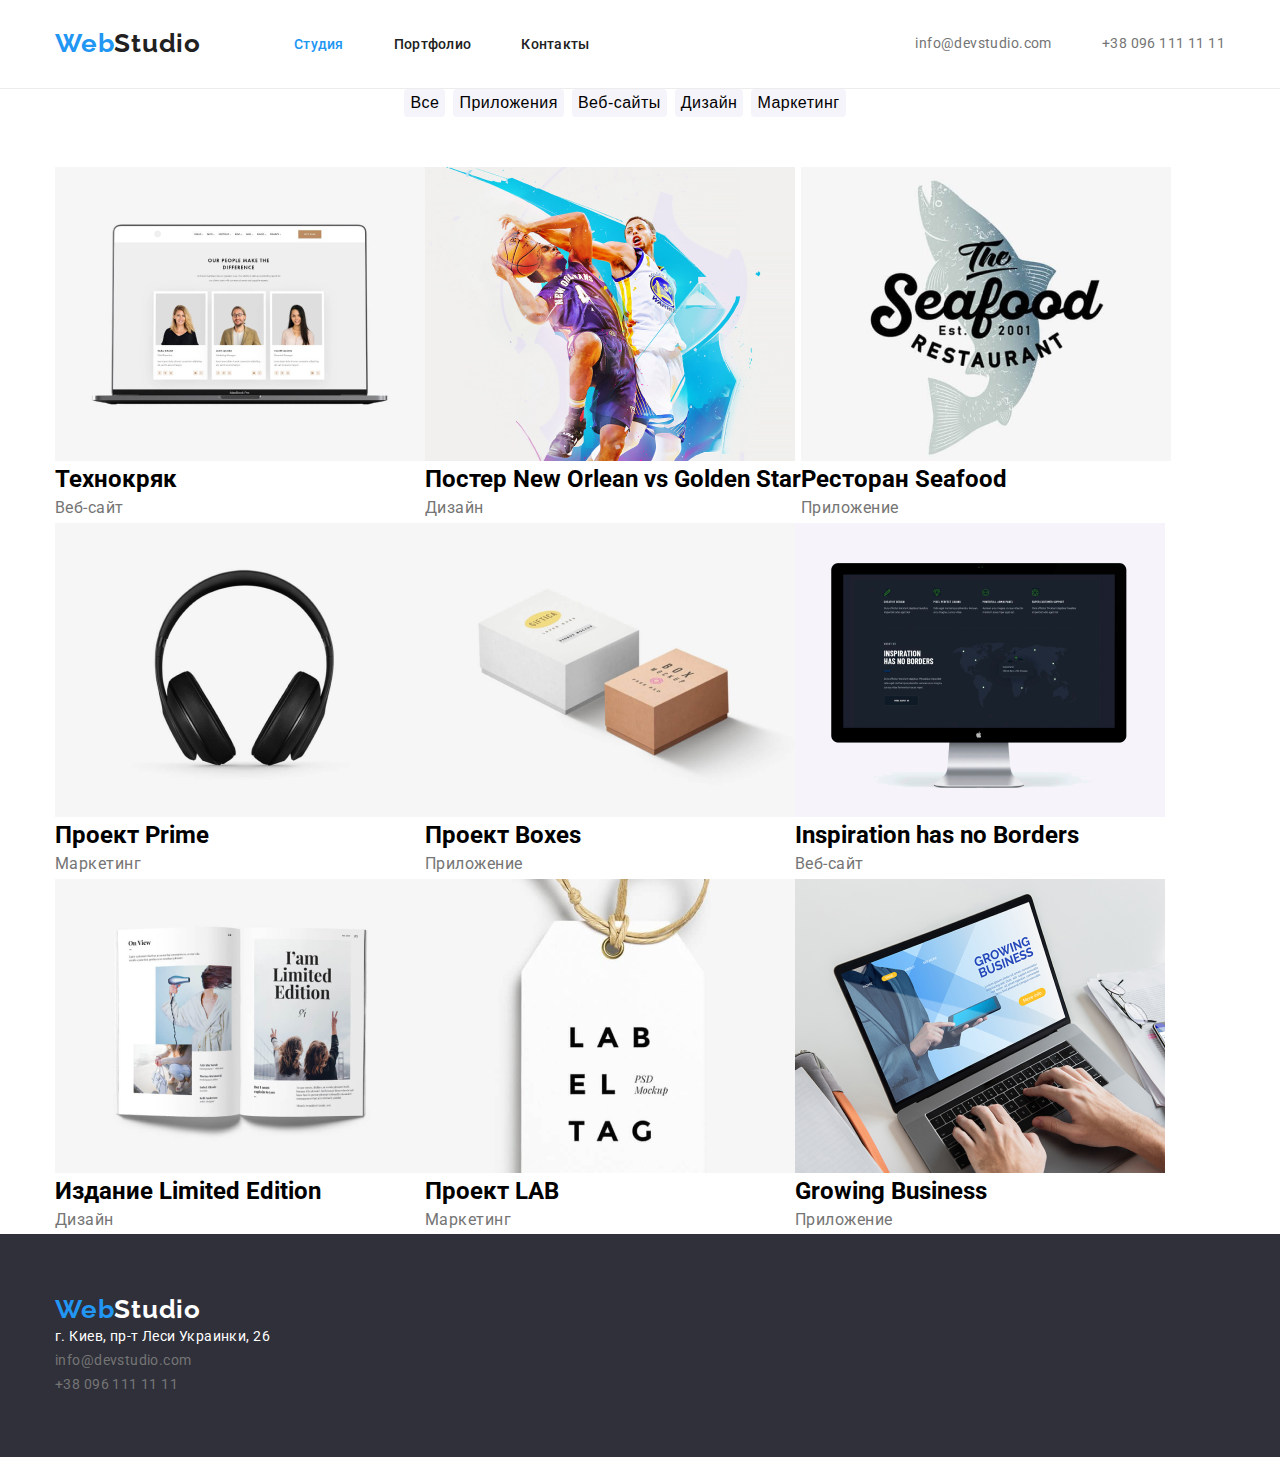
==== portfolio.html @ 71d239f9 "внесены корректировки" ====
<!DOCTYPE html>
<html lang="ru">
<head>
    <meta charset="UTF-8">
    <meta http-equiv="X-UA-Compatible" content="IE=edge">
    <meta name="viewport" content="width=device-width, initial-scale=1.0">
    <title>Portfolio</title>
    <link rel="preconnect" href="https://fonts.gstatic.com">
    <link href="https://fonts.googleapis.com/css2?family=Raleway:wght@700&display=swap" rel="stylesheet">
    <link rel="preconnect" href="https://fonts.gstatic.com">
    <link href="https://fonts.googleapis.com/css2?family=Roboto:wght@400;700;900&display=swap" rel="stylesheet">
    <link rel="stylesheet" href="https://cdnjs.cloudflare.com/ajax/libs/modern-normalize/1.0.0/modern-normalize.min.css" integrity="sha512-ISS7cAi1PEhQ8jnbJpJZMd29NlhNj4AWYyLOSp2CE/CsHxTCu+r+t0D2yoJudVrd0/8fTVPUVDzY5Tvli75u/g==" crossorigin="anonymous" />
    <link rel="stylesheet" href="css/style.css">
</head>

<body>
    <header class="header">
        <div class="conteiner main-nav">
            <nav class="main-nav">
            <a href="./index.html" class="logo-page">Web<span class="logo-heder">Studio</span></a>
            <ul class="site-nav"> 
                <li class="site-nav-item"><a href="./index.html" class="header-nav s-link">Студия</a></li>
                <li class="site-nav-item"><a href="portfolio.html" class="header-nav">Портфолио</a></li>
                <li class="site-nav-item"><a href="" class="header-nav">Контакты</a></li>
              </ul>
            </nav>
            <ul  class="contact">
              <li class="site-nav-item"><a href="mailto:info@devstudio.com" class="mail-tell">info@devstudio.com</a></li>
              <li class="site-nav-item"><a href="tell:+380961111111" class="mail-tell">+38 096 111 11 11</a></li>
            </ul>
        </div>
    </header>
    <!-- Портфолио -->
<main>
    <section class="our-works">
        <div class="conteiner">
            <ul class="gallery">
                <li class="button-gallery"><button class="button-gallery-item" type="button">Все</button></li>
                <li class="button-gallery"><button class="button-gallery-item" type="button">Приложения</button></li>
                <li class="button-gallery"><button class="button-gallery-item" type="button">Веб-сайты</button></li>
                <li class="button-gallery"><button class="button-gallery-item" type="button">Дизайн</button></li>
                <li class="button-gallery"><button class="button-gallery-item" type="button">Маркетинг</button></li>
            </ul>

                <h1 class="hidden">Портфолио</h1>
                <ul class="cards-list">
                    <li class="cards-list-item"><img src="./images-02/img.png" alt="ноутбук" width="370"/>
                        <h2 class="portfolio-items">Технокряк</h2>
                        <p class="portfolio-p">Веб-сайт</p></li>
                    <li class="cards-list-item"><img src="./images-02/img (1).png" alt="баскетболисты" width="370"/>
                        <h2 class="portfolio-items">Постер New Orlean vs Golden Star</h2>
                        <p class="portfolio-p">Дизайн</p></li>
                    <li class="cards-list-item"><img src="./images-02/img (2).png" alt="лейбл" width="370"/>
                        <h2 class="portfolio-items">Ресторан Seafood</h2>
                        <p class="portfolio-p">Приложение</p></li>
                    <li class="cards-list-item"><img src="./images-02/img (3).png" alt="наушники" width="370"/>
                        <h2 class="portfolio-items">Проект Prime</h2>
                        <p class="portfolio-p">Маркетинг</p></li>
                    <li class="cards-list-item"><img src="./images-02/img (4).png" alt="коробки" width="370"/>
                        <h2 class="portfolio-items">Проект Boxes</h2>
                        <p class="portfolio-p">Приложение</p></li>
                    <li class="cards-list-item"><img src="./images-02/img (5).png" alt="монитор" width="370"/>
                        <h2 class="portfolio-items">Inspiration has no Borders</h2>
                        <p class="portfolio-p">Веб-сайт</p></li>
                    <li class="cards-list-item"><img src="./images-02/img (6).png" alt="журнал" width="370"/>
                        <h2 class="portfolio-items">Издание Limited Edition</h2>
                        <p class="portfolio-p">Дизайн</p></li>
                    <li class="cards-list-item"><img src="./images-02/img (7).png" alt="бирка" width="370"/>
                        <h2 class="portfolio-items">Проект LAB</h2>
                        <p class="portfolio-p">Маркетинг</p></li>
                    <li class="cards-list-item"><img src="./images-02/img (8).png" alt="ноутбук" width="370"/>
                        <h2 class="portfolio-items">Growing Business</h2>
                        <p class="portfolio-p">Приложение</p></li>
                </ul>
        </div>
    </section>
</main>
<!-- Подвал -->
    <footer class="footer">
        <div class="conteiner">
        <a href="./index.html" class="logo-page">Web<span class="logo">Studio</span></a>
            <address>
            <ul>
                <li><a href="https://goo.gl/maps/1J1BHxxjEEeEj4qXA" target="_blank" rel="noreferrer noopener" class="adress">г. Киев, пр-т Леси Украинки, 26</a></li>
                <li><a href="mailto:info@devstudio.com" class="mail-tell">info@devstudio.com</a></li>
                <li><a href="tell:+380961111111" class="mail-tell">+38 096 111 11 11</a></li>
            </ul>
            </address>
        </div>
    </footer>
</body>
</html>
---- css/style.css ----
html {box-sizing: border-box;}
*,
*::before,
*::after {box-sizing: inherit;}


/* @font-face {
    font-family: 'Roboto';
    font-style: normal;
    font-weight: 400;
    src: url('../fonts/roboto-v20-latin_cyrillic-regular.eot');
    src: local(''),
        url('../fonts/roboto-v20-latin_cyrillic-regular.eot?#iefix') format('embedded-opentype'),
        url('../fonts/roboto-v20-latin_cyrillic-regular.woff2') format('woff2'),
        url('../fonts/roboto-v20-latin_cyrillic-regular.woff') format('woff'),
        url('../fonts/roboto-v20-latin_cyrillic-regular.ttf') format('truetype'),
        url('../fonts/roboto-v20-latin_cyrillic-regular.svg#Roboto') format('svg');
} */

@font-face {
    font-family: 'Roboto';
    font-style: normal;
    font-weight: 500;
    src: url('../fonts/roboto-v20-latin_cyrillic-500.eot');
    src: local(''),
        url('../fonts/roboto-v20-latin_cyrillic-500.eot?#iefix') format('embedded-opentype'),
        url('../fonts/roboto-v20-latin_cyrillic-500.woff2') format('woff2'),
        url('../fonts/roboto-v20-latin_cyrillic-500.woff') format('woff'),
        url('../fonts/roboto-v20-latin_cyrillic-500.ttf') format('truetype'),
        url('../fonts/roboto-v20-latin_cyrillic-500.svg#Roboto') format('svg');
}

/* @font-face {
    font-family: 'Roboto';
    font-style: normal;
    font-weight: 700;
    src: url('../fonts/roboto-v20-latin_cyrillic-700.eot');
    src: local(''),
        url('../fonts/roboto-v20-latin_cyrillic-700.eot?#iefix') format('embedded-opentype'),
        url('../fonts/roboto-v20-latin_cyrillic-700.woff2') format('woff2'),
        url('../fonts/roboto-v20-latin_cyrillic-700.woff') format('woff'),
        url('../fonts/roboto-v20-latin_cyrillic-700.ttf') format('truetype'),
        url('../fonts/roboto-v20-latin_cyrillic-700.svg#Roboto') format('svg');
} */

/* @font-face {
    font-family: 'Roboto';
    font-style: normal;
    font-weight: 900;
    src: url('../fonts/roboto-v20-latin_cyrillic-900.eot');
    src: local(''),
        url('../fonts/roboto-v20-latin_cyrillic-900.eot?#iefix') format('embedded-opentype'),
        url('../fonts/roboto-v20-latin_cyrillic-900.woff2') format('woff2'),
        url('../fonts/roboto-v20-latin_cyrillic-900.woff') format('woff'),
        url('../fonts/roboto-v20-latin_cyrillic-900.ttf') format('truetype'),
        url('../fonts/roboto-v20-latin_cyrillic-900.svg#Roboto') format('svg');
} */

:root {
    --white-color: white;
    --accent-color: #2196F3;
    --grey-light-color: #757575;
    --bg-color: #2F303A;
    --black-color: #212121;
    --button-color: #F5F4FA;
 }

body {
    background-color: var(--white-color);
    font-family: 'Roboto';
    margin: 0;    
}
a {
    text-decoration: none;
}
.logo-page {
    font-family: Raleway;
    font-style: normal;
    font-weight: bold;
    font-size: 26px;
    line-height: 1.19;
    letter-spacing: 0.03em;
    color: var(--accent-color);
    margin-right: 93px;
    }

.hidden {
    display: none;
}
.footer {
    background-color: var(--bg-color);
    padding-top: 60px;
    padding-bottom: 60px;
    }

    button:hover {
    background-color: var(--accent-color);
     cursor: pointer;
     color: var(--button-color);
}
.hero {
    background: var(--bg-color);
    height: 600px;
    margin-bottom: 94px;
}
.logo {
     color: var(--white-color);
}
.logo-heder {
    color: var(--black-color);
}
li {
    list-style-type: none;
    /* Убираем маркеры */
}
.portfolio-p {
    font-weight: normal;
    font-size: 16px;
    line-height: 1.87;
    color: var(--grey-light-color);
    letter-spacing: 0.03em;
}
.mail-tell {
    font-family: Roboto;
    font-style: normal;
    font-weight: 500;
    font-size: 14px;
    line-height: 1.14;
    letter-spacing: 0.02em;
    color: var(--grey-light-color);
}
.hero-team {
    font-family: Roboto;
    font-style: normal;
    font-size: 44px;
    line-height: 1.36;
    text-align: center;
    letter-spacing: 0.06em;
    text-transform: uppercase;
    color: var(--white-color);
    text-align: center;
    max-width: 700px;
    margin-top: 0;
    padding-top: 200px;
    margin-left: auto;
    margin-right: auto;
    margin-bottom: 30px;
}
.advantage {
    font-family: Roboto;
    font-style: normal;
    font-weight: bold;
    font-size: 14px;
    line-height: 1.14;
    letter-spacing: 0.03em;
    text-transform: uppercase;
    color: var(--black-color)
}
.advantage-iteam {
    font-family: Roboto;
    font-style: normal;
    font-weight: normal;
    font-size: 14px;
    line-height: 2;
    letter-spacing: 0.03em;
    color: var(--grey-light-color);
}
.occupation {
    font-family: Roboto;
    font-style: normal;
    font-weight: bold;
    font-size: 36px;
    line-height: 1.17;
    letter-spacing: 0.03em;
    color: var(--black-color);
    text-align: center;
}
.team {
    font-family: Roboto;
    font-style: normal;
    font-weight: 500;
    font-size: 16px;
    line-height: 1.19;
    letter-spacing: 0.03em;
    color: var(--black-color);
}
.position {
    font-family: Roboto;
    font-style: normal;
    font-weight: normal;
    font-size: 16px;
    line-height: 1.19;
    letter-spacing: 0.03em;
    color: var(--grey-light-color);
}
.adress {
    font-family: Roboto;
    font-style: normal;
    font-weight: normal;
    font-size: 14px;
    line-height: 1.7;
    letter-spacing: 0.03em;
    color: var(--white-color);
}
.mail-tell {
    font-family: Roboto;
    font-style: normal;
    font-weight: normal;
    font-size: 14px;
    line-height: 1.7;
    letter-spacing: 0.03em;
    color: var(--grey-light-color);
}
.mail-tell:hover,
.mail-tell:focus {
    color: var(--accent-color);
}
.header-nav {
    font-style: normal;
    font-weight: 500;
    font-size: 14px;
    line-height: 1.14;
    letter-spacing: 0.02em;
    color: var(--black-color);
    font-family: Roboto;
}
.header-nav:hover,
.header-nav:focus {
    color: var(--accent-color);
}
.main-button {
    font-family: Roboto;
    font-style: normal;
    font-weight: bold;
    font-size: 16px;
    line-height: 1.86;
    letter-spacing: 0.06em;
    min-width: 200px;
    height: 50px;
    box-shadow: 0px 4px 4px rgba(0, 0, 0, 0.15);
    border-radius: 4px;
    border: none;
    padding: 10px 32px 10px 32px;
    color: var(--button-color);
    background: var(--accent-color);
    box-sizing: border-box;
    display: flex;
    margin-right: auto;
    margin-left: auto;
}
.header {
    border-bottom: 1px solid #ECECEC;
}
.button-gallery {
    font-style: normal;
    font-weight: 500;
    font-size: 16px;
    line-height: 1.63;
    letter-spacing: 0.03em;
    color: var(--black-color);
}

.button-gallery:not(:last-child) {
    margin-right: 8px;
}
.button-gallery-item {
    font-weight: 500;
    font-size: 16px;
    line-height: 1.62;
    letter-spacing: 0.03em;
    border: none;
    border-radius: 4px;
    background-color: var(--button-color);
}
.occupation-part {
    background-color: var(--button-color);
}
.s-link {
    color: var(--accent-color);
}

.link {
    display: flex;
    align-items: center;
}
.conteiner {
    width: 1200px;
    padding-left: 15px;
    padding-right: 15px;
    margin-left: auto;
    margin-right: auto;
}

.site-nav {
    display: flex;
    }
.site-nav-item {
    padding-top: 32px;
    padding-bottom: 32px;
    display: block;
    }

.contact {
    display: flex;
    font-weight: 500;
    font-size: 14px;
    line-height: 16px;
    letter-spacing: 0.02em;
     margin-left: auto;
}
.main-nav {
    display: flex;
    align-items: center;
}
.gallery {
    display: flex;
    justify-content: center;
    margin-bottom: 50px;
}

.our-works {
    display: flex;
    flex-wrap: wrap;
}

.gallery:not(:last-child) {
    margin-right: 30px;
}

.site-nav-item:not(:last-child) {
    margin-right: 50px;
}

h1,
h2,
h3,
p {margin-top: 0; margin-bottom: 0;}

ul {
    padding: 0;
    margin: 0;
}
.cards-list {
    display: flex;
    flex-wrap: wrap;
}
.cards-list-item
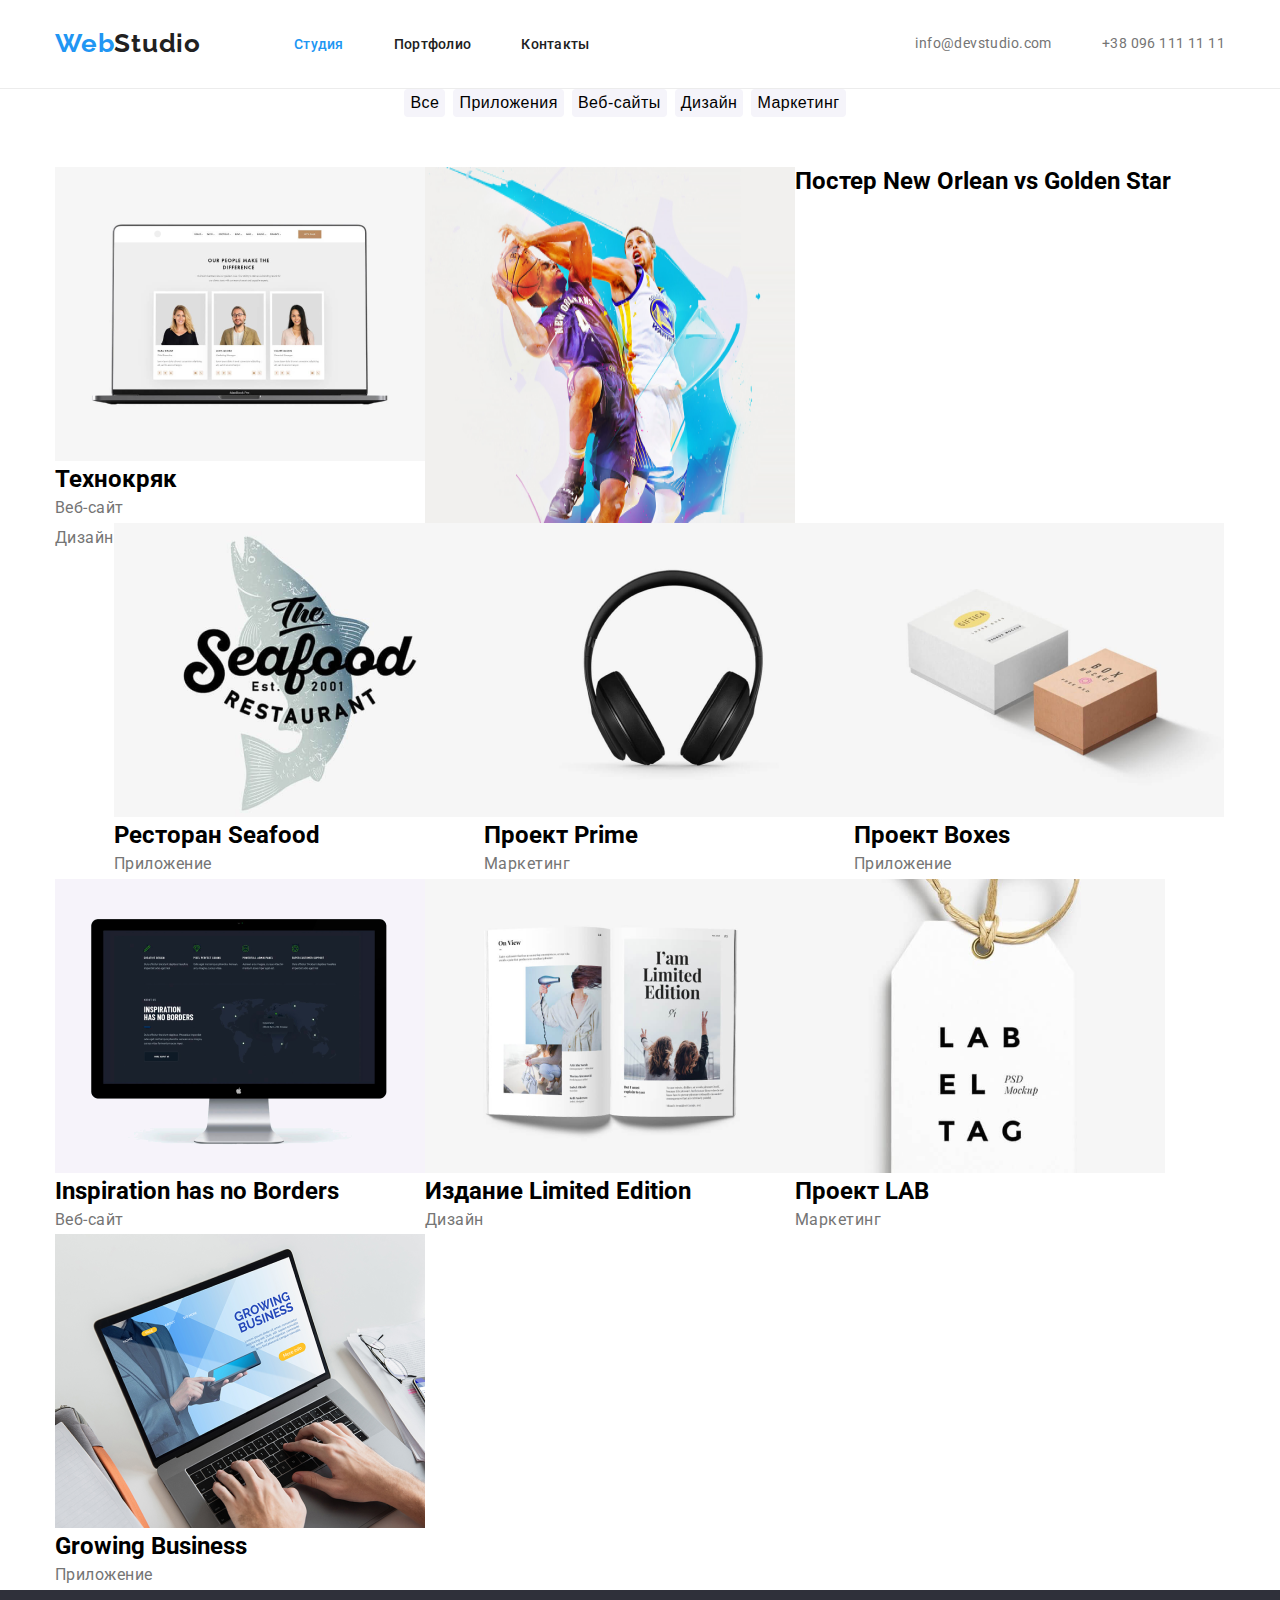
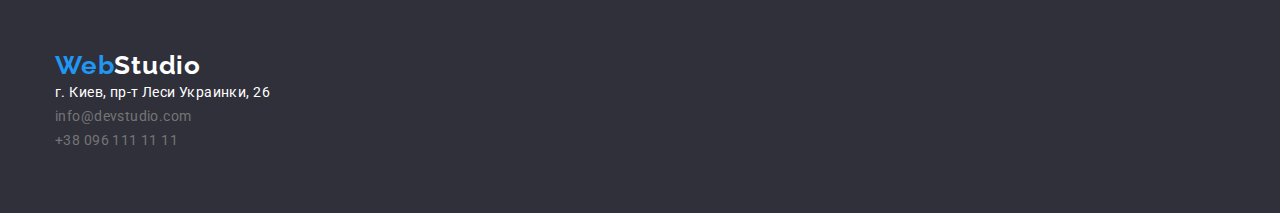
==== commit bcf34257: "внесены корректировки" ====
--- a/portfolio.html
+++ b/portfolio.html
@@ -44,31 +44,31 @@
 
                 <h1 class="hidden">Портфолио</h1>
                 <ul class="cards-list">
-                    <li class="cards-list-item"><img src="./images-02/img.png" alt="ноутбук" width="370"/>
+                    <li><img src="./images-02/img.png" alt="ноутбук" width="370"/>
                         <h2 class="portfolio-items">Технокряк</h2>
                         <p class="portfolio-p">Веб-сайт</p></li>
-                    <li class="cards-list-item"><img src="./images-02/img (1).png" alt="баскетболисты" width="370"/>
+                    <li></li><img src="./images-02/img (1).png" alt="баскетболисты" width="370"/>
                         <h2 class="portfolio-items">Постер New Orlean vs Golden Star</h2>
                         <p class="portfolio-p">Дизайн</p></li>
-                    <li class="cards-list-item"><img src="./images-02/img (2).png" alt="лейбл" width="370"/>
+                    <li><img src="./images-02/img (2).png" alt="лейбл" width="370"/>
                         <h2 class="portfolio-items">Ресторан Seafood</h2>
                         <p class="portfolio-p">Приложение</p></li>
-                    <li class="cards-list-item"><img src="./images-02/img (3).png" alt="наушники" width="370"/>
+                    <li><img src="./images-02/img (3).png" alt="наушники" width="370"/>
                         <h2 class="portfolio-items">Проект Prime</h2>
                         <p class="portfolio-p">Маркетинг</p></li>
-                    <li class="cards-list-item"><img src="./images-02/img (4).png" alt="коробки" width="370"/>
+                    <li><img src="./images-02/img (4).png" alt="коробки" width="370"/>
                         <h2 class="portfolio-items">Проект Boxes</h2>
                         <p class="portfolio-p">Приложение</p></li>
-                    <li class="cards-list-item"><img src="./images-02/img (5).png" alt="монитор" width="370"/>
+                    <li><img src="./images-02/img (5).png" alt="монитор" width="370"/>
                         <h2 class="portfolio-items">Inspiration has no Borders</h2>
                         <p class="portfolio-p">Веб-сайт</p></li>
-                    <li class="cards-list-item"><img src="./images-02/img (6).png" alt="журнал" width="370"/>
+                    <li><img src="./images-02/img (6).png" alt="журнал" width="370"/>
                         <h2 class="portfolio-items">Издание Limited Edition</h2>
                         <p class="portfolio-p">Дизайн</p></li>
-                    <li class="cards-list-item"><img src="./images-02/img (7).png" alt="бирка" width="370"/>
+                    <li><img src="./images-02/img (7).png" alt="бирка" width="370"/>
                         <h2 class="portfolio-items">Проект LAB</h2>
                         <p class="portfolio-p">Маркетинг</p></li>
-                    <li class="cards-list-item"><img src="./images-02/img (8).png" alt="ноутбук" width="370"/>
+                    <li><img src="./images-02/img (8).png" alt="ноутбук" width="370"/>
                         <h2 class="portfolio-items">Growing Business</h2>
                         <p class="portfolio-p">Приложение</p></li>
                 </ul>
--- a/css/style.css
+++ b/css/style.css
@@ -174,6 +174,8 @@
     letter-spacing: 0.03em;
     color: var(--black-color);
     text-align: center;
+    margin-bottom: 50px;
+    margin-top: 94px;
 }
 .team {
     font-family: Roboto;
@@ -344,4 +346,10 @@
     display: flex;
     flex-wrap: wrap;
 }
-.cards-list-item+.team-item {
+display: flex;
+flex-wrap: wrap;
+}
+.team-item-grid:not(:last-child) {
+    margin-right: 30px;
+}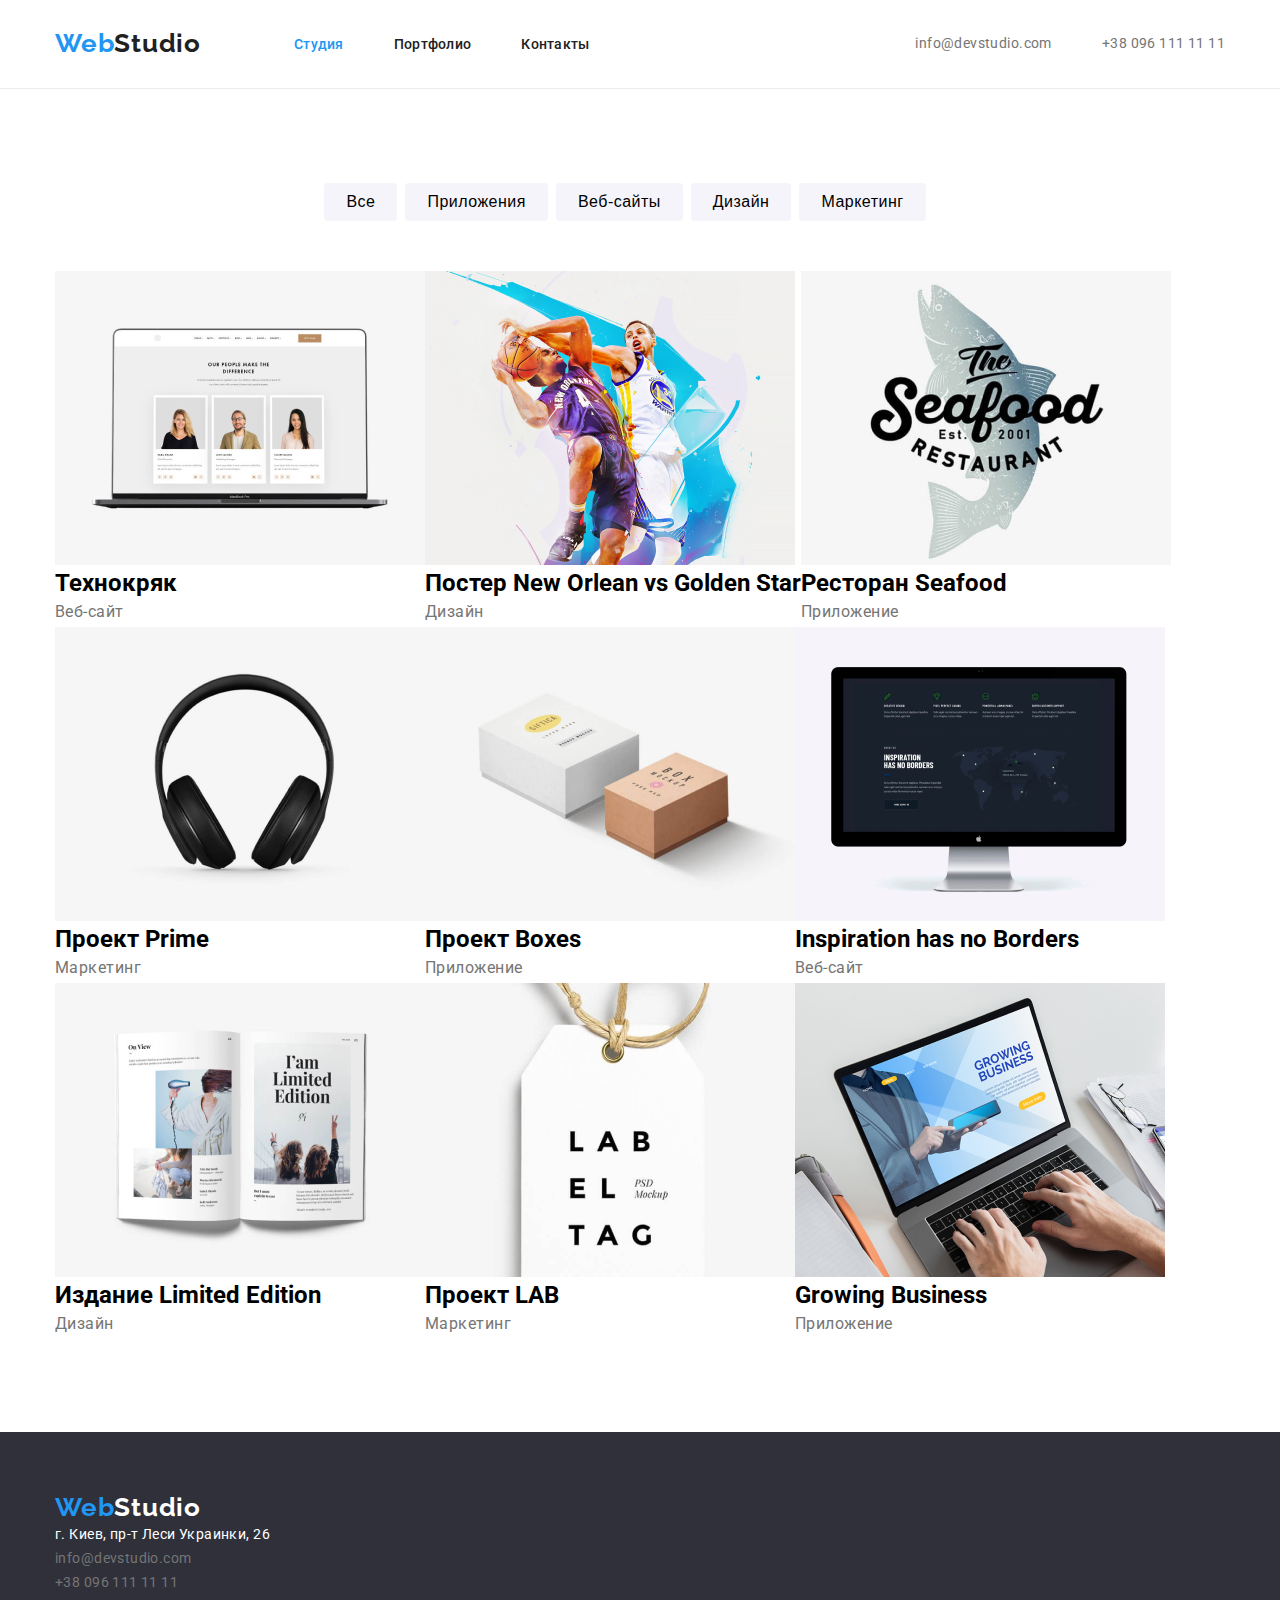
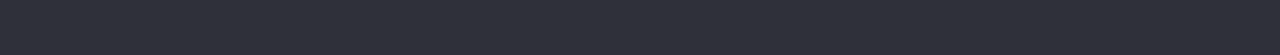
==== commit b33727ae: "внесение правок" ====
--- a/portfolio.html
+++ b/portfolio.html
@@ -43,11 +43,11 @@
             </ul>
 
                 <h1 class="hidden">Портфолио</h1>
-                <ul class="cards-list">
+                <ul class="team-item">
                     <li><img src="./images-02/img.png" alt="ноутбук" width="370"/>
                         <h2 class="portfolio-items">Технокряк</h2>
                         <p class="portfolio-p">Веб-сайт</p></li>
-                    <li></li><img src="./images-02/img (1).png" alt="баскетболисты" width="370"/>
+                    <li><img src="./images-02/img (1).png" alt="баскетболисты" width="370"/>
                         <h2 class="portfolio-items">Постер New Orlean vs Golden Star</h2>
                         <p class="portfolio-p">Дизайн</p></li>
                     <li><img src="./images-02/img (2).png" alt="лейбл" width="370"/>
--- a/css/style.css
+++ b/css/style.css
@@ -165,17 +165,18 @@
     letter-spacing: 0.03em;
     color: var(--grey-light-color);
 }
+.work {
+    padding-top: 94px;
+    padding-bottom: 94px;
+}
+
 .occupation {
-    font-family: Roboto;
-    font-style: normal;
-    font-weight: bold;
     font-size: 36px;
     line-height: 1.17;
     letter-spacing: 0.03em;
     color: var(--black-color);
     text-align: center;
     margin-bottom: 50px;
-    margin-top: 94px;
 }
 .team {
     font-family: Roboto;
@@ -203,6 +204,8 @@
     line-height: 1.7;
     letter-spacing: 0.03em;
     color: var(--white-color);
+    padding-top: 20px;
+    padding-bottom: 9px;
 }
 .mail-tell {
     font-family: Roboto;
@@ -272,10 +275,12 @@
     letter-spacing: 0.03em;
     border: none;
     border-radius: 4px;
+    padding: 6px 22px 6px 22px;
     background-color: var(--button-color);
 }
 .occupation-part {
     background-color: var(--button-color);
+    padding: 94px 0 94px 0;
 }
 .s-link {
     color: var(--accent-color);
@@ -296,6 +301,7 @@
 .site-nav {
     display: flex;
     }
+
 .site-nav-item {
     padding-top: 32px;
     padding-bottom: 32px;
@@ -323,6 +329,8 @@
 .our-works {
     display: flex;
     flex-wrap: wrap;
+    padding-top: 94px;
+    padding-bottom: 94px;
 }
 
 .gallery:not(:last-child) {
@@ -331,6 +339,10 @@
 
 .site-nav-item:not(:last-child) {
     margin-right: 50px;
+}
+
+.main-li:not(:last-child) {
+    margin-right: 30px;
 }
 
 h1,
@@ -342,14 +354,14 @@
     padding: 0;
     margin: 0;
 }
-.cards-list {
-    display: flex;
-    flex-wrap: wrap;
-}
 .team-item {
 display: flex;
 flex-wrap: wrap;
 }
 .team-item-grid:not(:last-child) {
     margin-right: 30px;
+}
+.team-list {
+    margin: 0;
+    padding: 6px 22px 6px 22px;
 }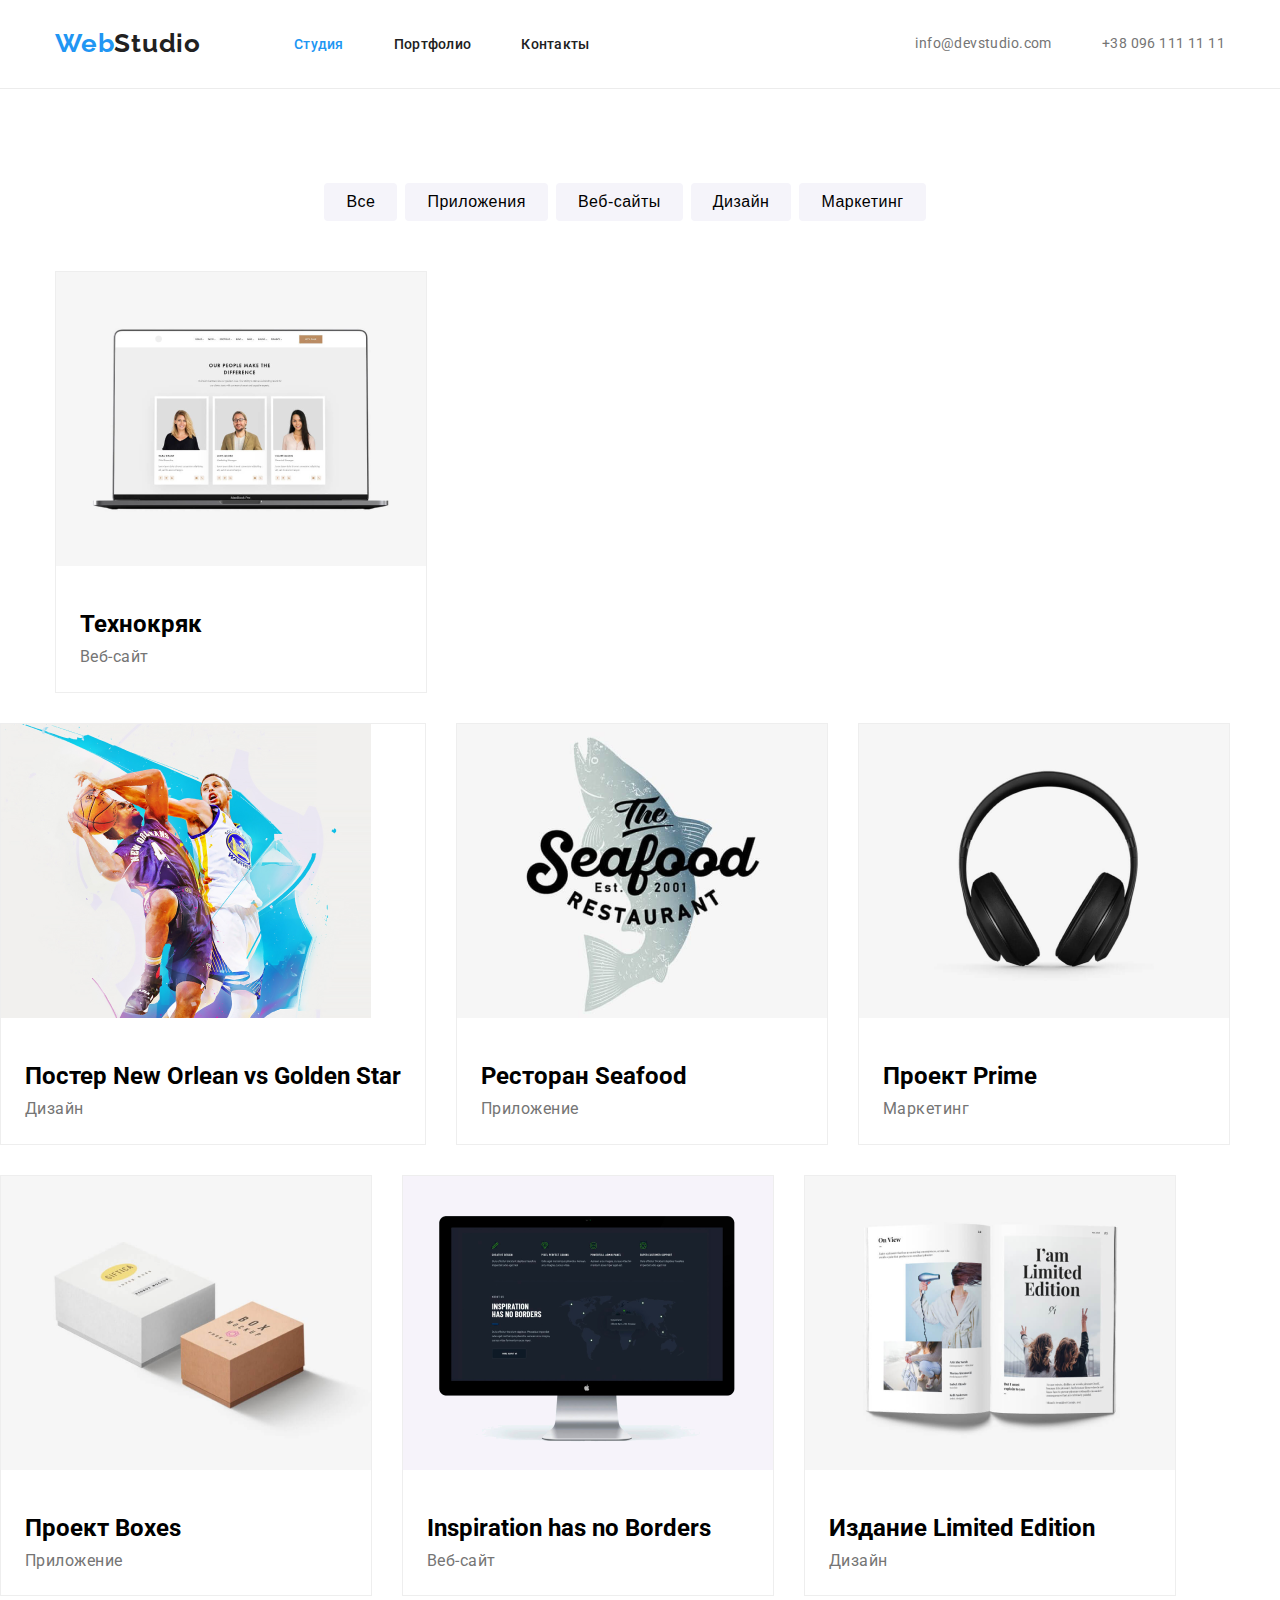
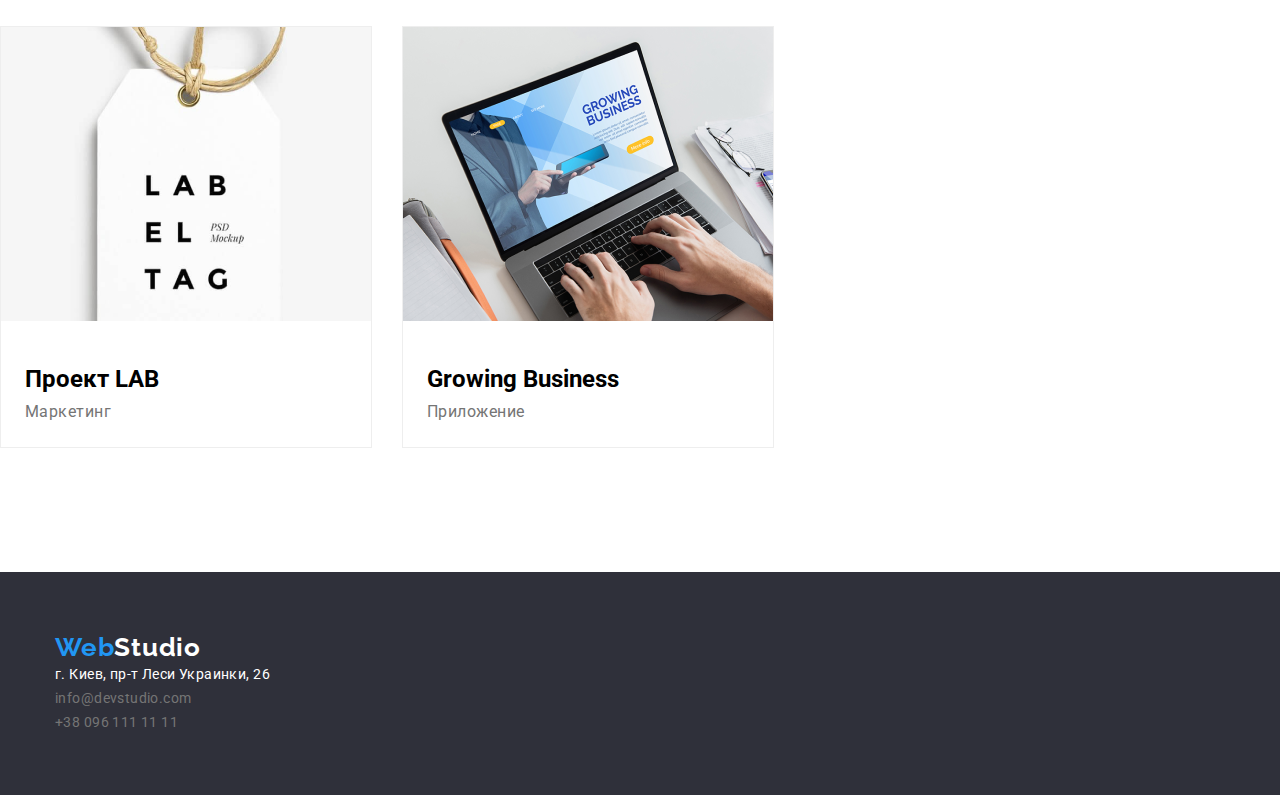
==== commit 8eb43f8c: "добавлены отступы" ====
--- a/portfolio.html
+++ b/portfolio.html
@@ -41,36 +41,62 @@
                 <li class="button-gallery"><button class="button-gallery-item" type="button">Дизайн</button></li>
                 <li class="button-gallery"><button class="button-gallery-item" type="button">Маркетинг</button></li>
             </ul>
-
                 <h1 class="hidden">Портфолио</h1>
                 <ul class="team-item">
-                    <li><img src="./images-02/img.png" alt="ноутбук" width="370"/>
-                        <h2 class="portfolio-items">Технокряк</h2>
-                        <p class="portfolio-p">Веб-сайт</p></li>
-                    <li><img src="./images-02/img (1).png" alt="баскетболисты" width="370"/>
-                        <h2 class="portfolio-items">Постер New Orlean vs Golden Star</h2>
-                        <p class="portfolio-p">Дизайн</p></li>
-                    <li><img src="./images-02/img (2).png" alt="лейбл" width="370"/>
-                        <h2 class="portfolio-items">Ресторан Seafood</h2>
-                        <p class="portfolio-p">Приложение</p></li>
-                    <li><img src="./images-02/img (3).png" alt="наушники" width="370"/>
-                        <h2 class="portfolio-items">Проект Prime</h2>
-                        <p class="portfolio-p">Маркетинг</p></li>
-                    <li><img src="./images-02/img (4).png" alt="коробки" width="370"/>
-                        <h2 class="portfolio-items">Проект Boxes</h2>
-                        <p class="portfolio-p">Приложение</p></li>
-                    <li><img src="./images-02/img (5).png" alt="монитор" width="370"/>
-                        <h2 class="portfolio-items">Inspiration has no Borders</h2>
-                        <p class="portfolio-p">Веб-сайт</p></li>
-                    <li><img src="./images-02/img (6).png" alt="журнал" width="370"/>
-                        <h2 class="portfolio-items">Издание Limited Edition</h2>
-                        <p class="portfolio-p">Дизайн</p></li>
-                    <li><img src="./images-02/img (7).png" alt="бирка" width="370"/>
-                        <h2 class="portfolio-items">Проект LAB</h2>
-                        <p class="portfolio-p">Маркетинг</p></li>
-                    <li><img src="./images-02/img (8).png" alt="ноутбук" width="370"/>
-                        <h2 class="portfolio-items">Growing Business</h2>
-                        <p class="portfolio-p">Приложение</p></li>
+                    <li class="team-item-list"><img src="./images-02/img.png" alt="ноутбук" width="370"/>
+                        <div class="portfolio-list">
+                            <h2 class="portfolio-items">Технокряк</h2>
+                            <p class="portfolio-p">Веб-сайт</p></li>
+                        </div>
+
+                    <li class="team-item-list"><img src="./images-02/img (1).png" alt="баскетболисты" width="370"/>
+                        <div class="portfolio-list">
+                            <h2 class="portfolio-items">Постер New Orlean vs Golden Star</h2>
+                            <p class="portfolio-p">Дизайн</p></li>
+                        </div>
+
+                    <li class="team-item-list"><img src="./images-02/img (2).png" alt="лейбл" width="370"/>
+                        <div class="portfolio-list">
+                            <h2 class="portfolio-items">Ресторан Seafood</h2>
+                            <p class="portfolio-p">Приложение</p></li>
+                        </div>
+
+                    <li class="team-item-list"><img src="./images-02/img (3).png" alt="наушники" width="370"/>
+                        <div class="portfolio-list">
+                            <h2 class="portfolio-items">Проект Prime</h2>
+                            <p class="portfolio-p">Маркетинг</p></li>
+                        </div>
+
+                    <li class="team-item-list"><img src="./images-02/img (4).png" alt="коробки" width="370"/>
+                        <div class="portfolio-list">
+                            <h2 class="portfolio-items">Проект Boxes</h2>
+                            <p class="portfolio-p">Приложение</p></li>
+                        </div>
+
+                    <li class="team-item-list"><img src="./images-02/img (5).png" alt="монитор" width="370"/>
+                       <div class="portfolio-list">
+                            <h2 class="portfolio-items">Inspiration has no Borders</h2>
+                            <p class="portfolio-p">Веб-сайт</p></li>
+                        </div>
+
+                    <li class="team-item-list"><img src="./images-02/img (6).png" alt="журнал" width="370"/>
+                       <div class="portfolio-list">
+                            <h2 class="portfolio-items">Издание Limited Edition</h2>
+                            <p class="portfolio-p">Дизайн</p></li>
+                        </div>
+
+                    <li class="team-item-list"><img src="./images-02/img (7).png" alt="бирка" width="370"/>
+                       <div class="portfolio-list">
+                            <h2 class="portfolio-items">Проект LAB</h2>
+                            <p class="portfolio-p">Маркетинг</p></li>
+                        </div>
+
+                    <li class="team-item-list"><img src="./images-02/img (8).png" alt="ноутбук" width="370"/>
+                       <div class="portfolio-list">
+                            <h2 class="portfolio-items">Growing Business</h2>
+                            <p class="portfolio-p">Приложение</p></li>
+                        </div>
+
                 </ul>
         </div>
     </section>
--- a/css/style.css
+++ b/css/style.css
@@ -113,6 +113,10 @@
     list-style-type: none;
     /* Убираем маркеры */
 }
+.portfolio-items {
+    margin: 20px 0 4px 0;
+}
+
 .portfolio-p {
     font-weight: normal;
     font-size: 16px;
@@ -154,7 +158,8 @@
     line-height: 1.14;
     letter-spacing: 0.03em;
     text-transform: uppercase;
-    color: var(--black-color)
+    color: var(--black-color);
+    margin-bottom: 10px;
 }
 .advantage-iteam {
     font-family: Roboto;
@@ -164,7 +169,8 @@
     line-height: 2;
     letter-spacing: 0.03em;
     color: var(--grey-light-color);
-}
+    text-align: justify;
+   }
 .work {
     padding-top: 94px;
     padding-bottom: 94px;
@@ -186,6 +192,9 @@
     line-height: 1.19;
     letter-spacing: 0.03em;
     color: var(--black-color);
+    margin-top: 30px;
+    margin-bottom: 10px;
+    text-align: center;
 }
 .position {
     font-family: Roboto;
@@ -195,6 +204,8 @@
     line-height: 1.19;
     letter-spacing: 0.03em;
     color: var(--grey-light-color);
+    margin-bottom: 30px;
+    text-align: center;
 }
 .adress {
     font-family: Roboto;
@@ -344,6 +355,13 @@
 .main-li:not(:last-child) {
     margin-right: 30px;
 }
+.team-item-list {
+    /* width: calc((100% - 60px) / 3); */
+    margin-right: 30px;
+    margin-bottom: 30px;
+    border: 1px solid #EEEEEE;
+    box-sizing: border-box;
+}
 
 h1,
 h2,
@@ -361,7 +379,17 @@
 .team-item-grid:not(:last-child) {
     margin-right: 30px;
 }
+
+.team-item-grid {    
+    box-shadow: 0px 1px 3px rgba(0, 0, 0, 0.12),
+    0px 1px 1px rgba(0, 0, 0, 0.14),
+    0px 2px 1px rgba(0, 0, 0, 0.2);
+    border-radius: 0px 0px 4px 4px;
+}
 .team-list {
     margin: 0;
     padding: 6px 22px 6px 22px;
+}
+.portfolio-list {
+    padding: 20px 24px;
 }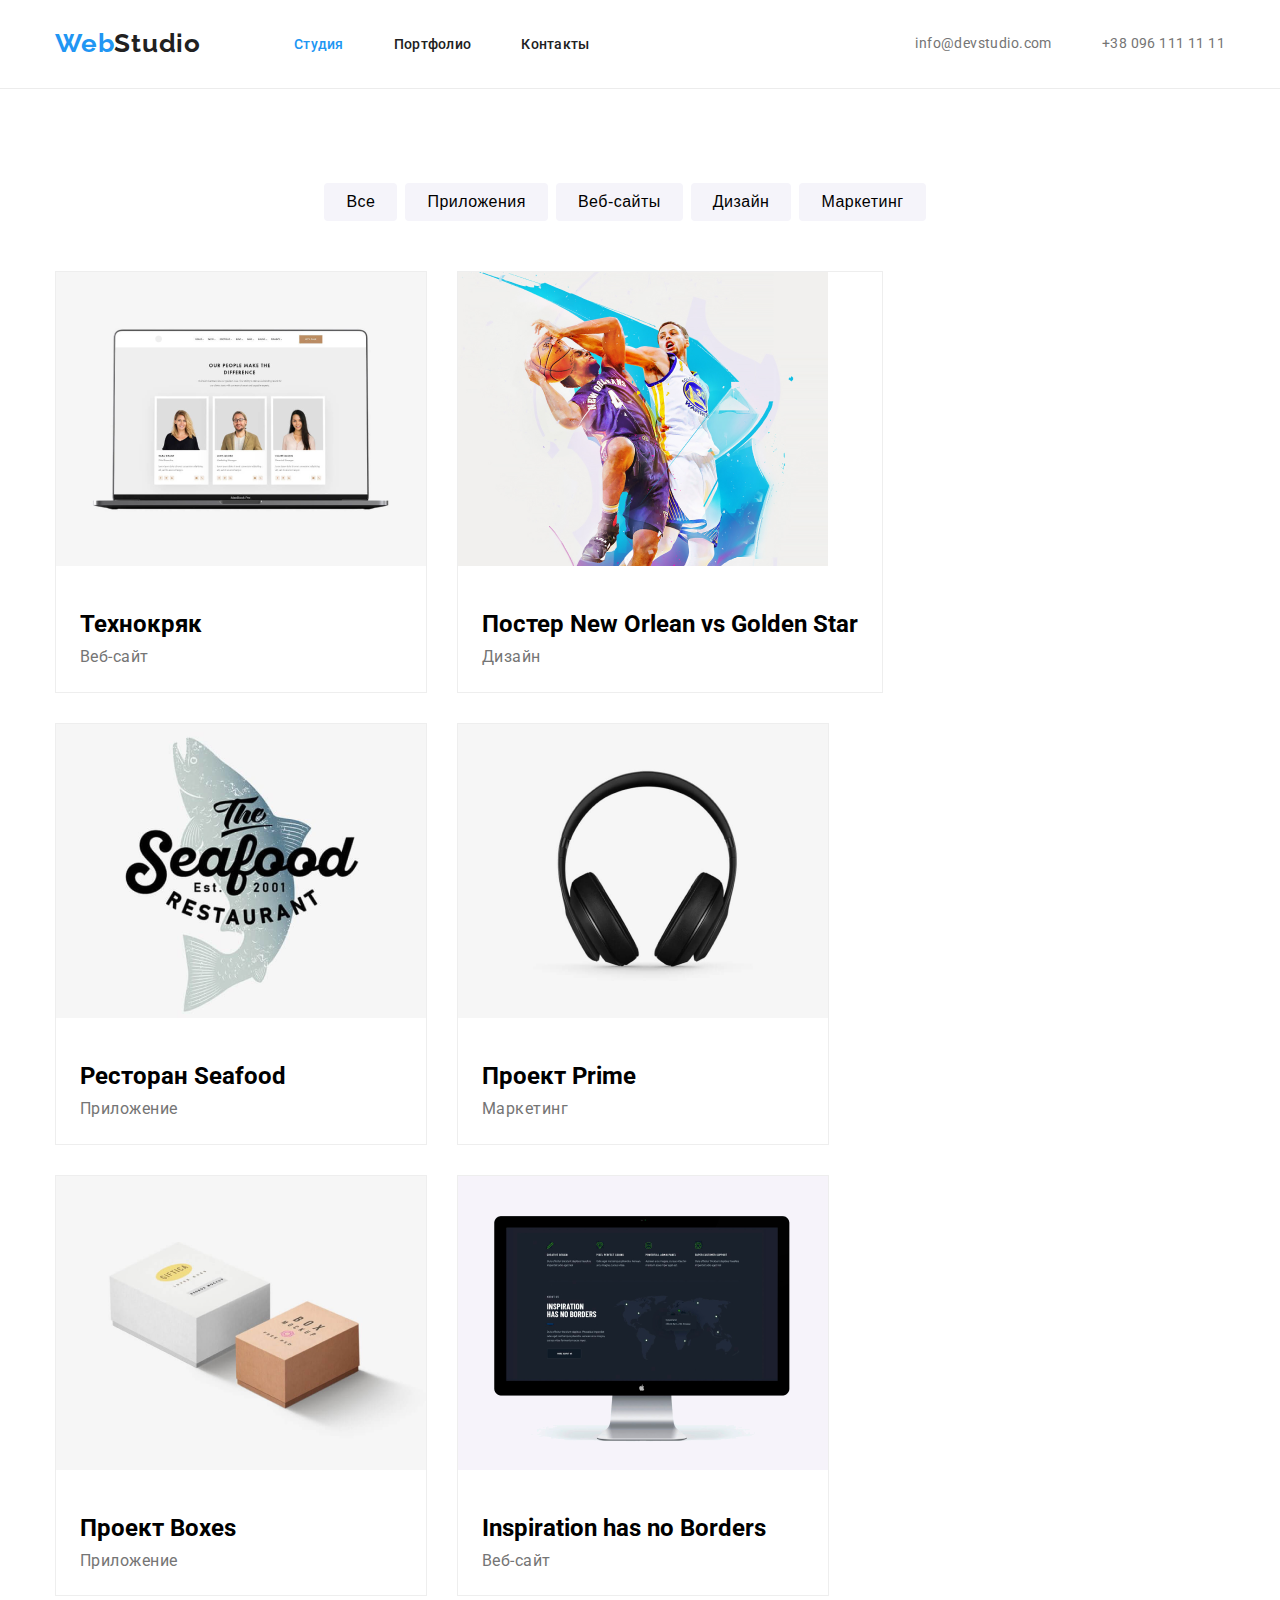
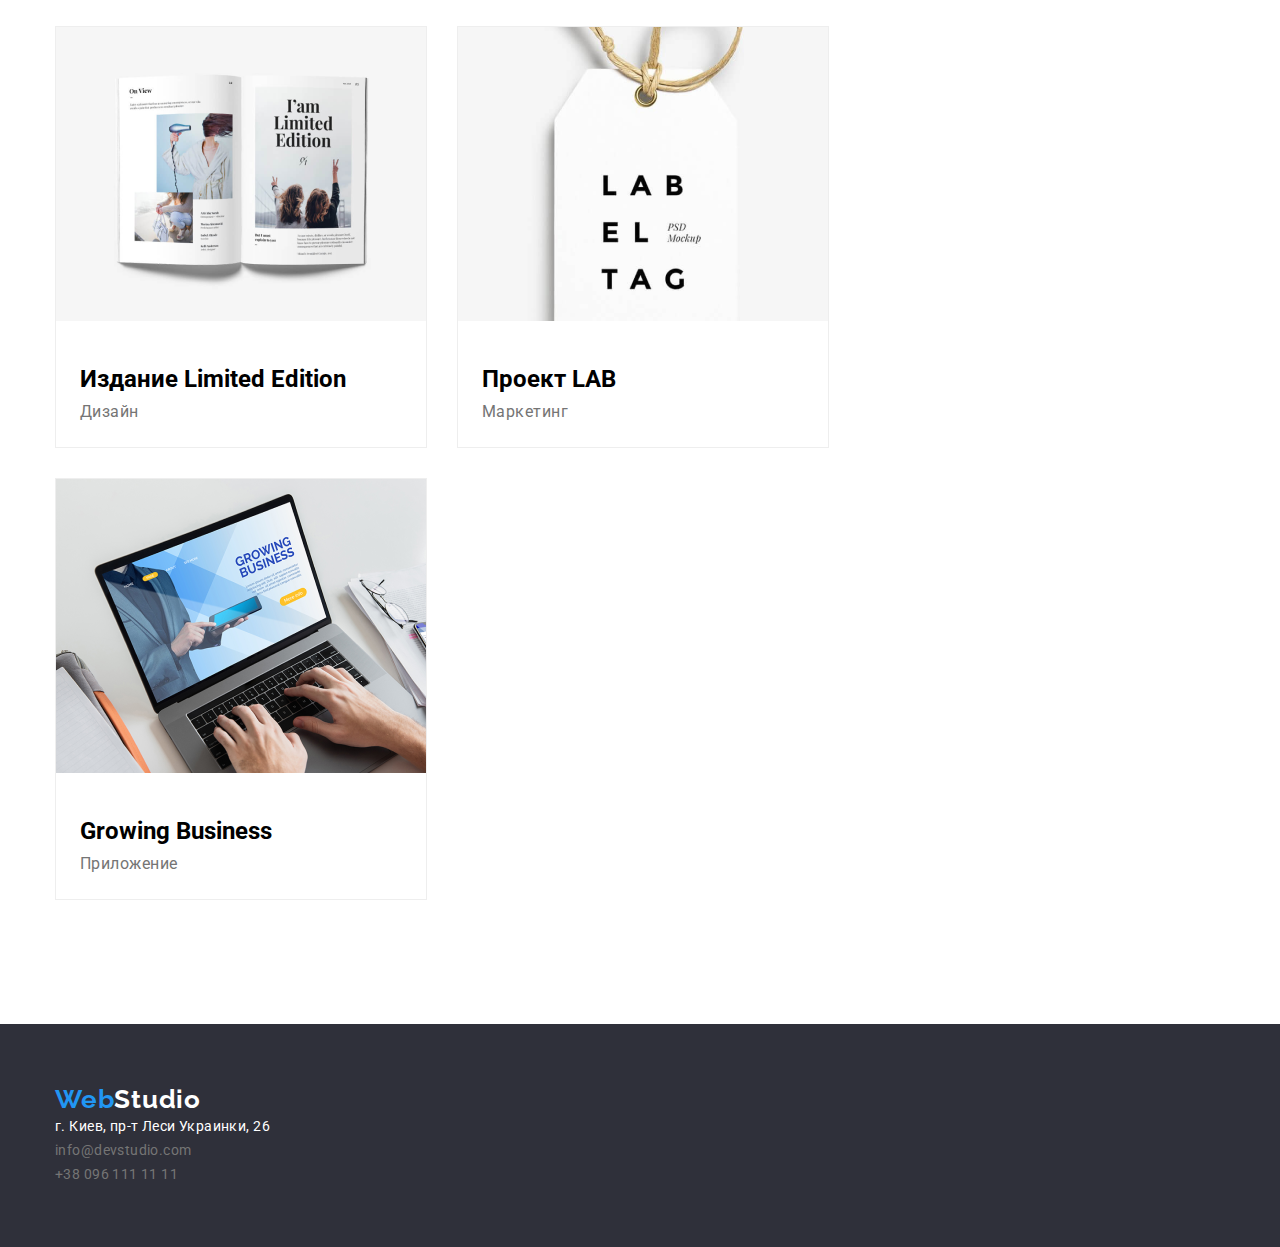
==== commit 9b31124c: "исправление вложенности тегов" ====
--- a/portfolio.html
+++ b/portfolio.html
@@ -46,57 +46,56 @@
                     <li class="team-item-list"><img src="./images-02/img.png" alt="ноутбук" width="370"/>
                         <div class="portfolio-list">
                             <h2 class="portfolio-items">Технокряк</h2>
-                            <p class="portfolio-p">Веб-сайт</p></li>
-                        </div>
+                            <p class="portfolio-p">Веб-сайт</p></div></li>
+                        
 
                     <li class="team-item-list"><img src="./images-02/img (1).png" alt="баскетболисты" width="370"/>
                         <div class="portfolio-list">
                             <h2 class="portfolio-items">Постер New Orlean vs Golden Star</h2>
-                            <p class="portfolio-p">Дизайн</p></li>
-                        </div>
+                            <p class="portfolio-p">Дизайн</p></div></li>
+                        
 
                     <li class="team-item-list"><img src="./images-02/img (2).png" alt="лейбл" width="370"/>
                         <div class="portfolio-list">
                             <h2 class="portfolio-items">Ресторан Seafood</h2>
-                            <p class="portfolio-p">Приложение</p></li>
-                        </div>
+                            <p class="portfolio-p">Приложение</p></div></li>
+                        
 
                     <li class="team-item-list"><img src="./images-02/img (3).png" alt="наушники" width="370"/>
                         <div class="portfolio-list">
                             <h2 class="portfolio-items">Проект Prime</h2>
-                            <p class="portfolio-p">Маркетинг</p></li>
-                        </div>
+                            <p class="portfolio-p">Маркетинг</p></div></li>
+                        
 
                     <li class="team-item-list"><img src="./images-02/img (4).png" alt="коробки" width="370"/>
                         <div class="portfolio-list">
                             <h2 class="portfolio-items">Проект Boxes</h2>
-                            <p class="portfolio-p">Приложение</p></li>
-                        </div>
+                            <p class="portfolio-p">Приложение</p></div></li>
+                        
 
                     <li class="team-item-list"><img src="./images-02/img (5).png" alt="монитор" width="370"/>
                        <div class="portfolio-list">
                             <h2 class="portfolio-items">Inspiration has no Borders</h2>
-                            <p class="portfolio-p">Веб-сайт</p></li>
-                        </div>
+                            <p class="portfolio-p">Веб-сайт</p></div></li>
+                        
 
                     <li class="team-item-list"><img src="./images-02/img (6).png" alt="журнал" width="370"/>
                        <div class="portfolio-list">
                             <h2 class="portfolio-items">Издание Limited Edition</h2>
-                            <p class="portfolio-p">Дизайн</p></li>
-                        </div>
+                            <p class="portfolio-p">Дизайн</p></div></li>
+                        
 
                     <li class="team-item-list"><img src="./images-02/img (7).png" alt="бирка" width="370"/>
                        <div class="portfolio-list">
                             <h2 class="portfolio-items">Проект LAB</h2>
-                            <p class="portfolio-p">Маркетинг</p></li>
-                        </div>
+                            <p class="portfolio-p">Маркетинг</p></div></li>
+                        
 
                     <li class="team-item-list"><img src="./images-02/img (8).png" alt="ноутбук" width="370"/>
                        <div class="portfolio-list">
                             <h2 class="portfolio-items">Growing Business</h2>
-                            <p class="portfolio-p">Приложение</p></li>
-                        </div>
-
+                            <p class="portfolio-p">Приложение</p></div></li>
+                        
                 </ul>
         </div>
     </section>
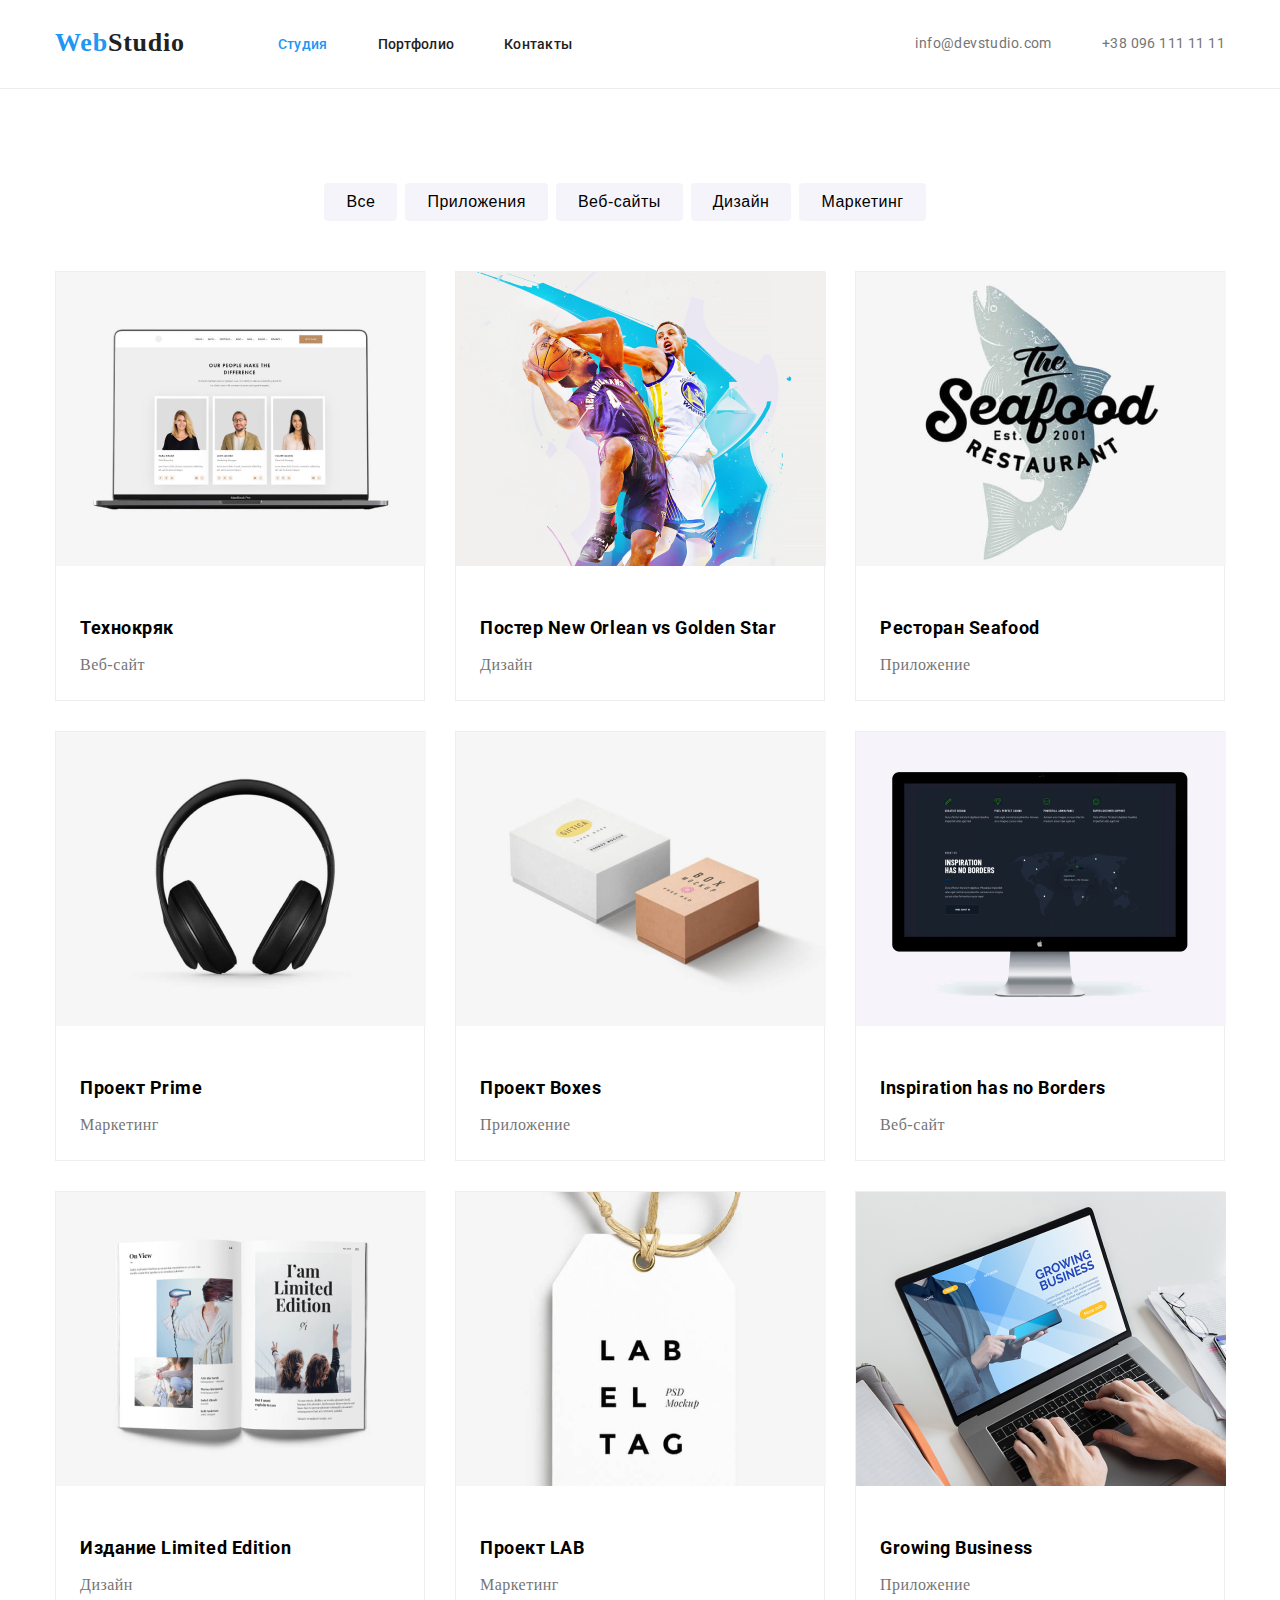
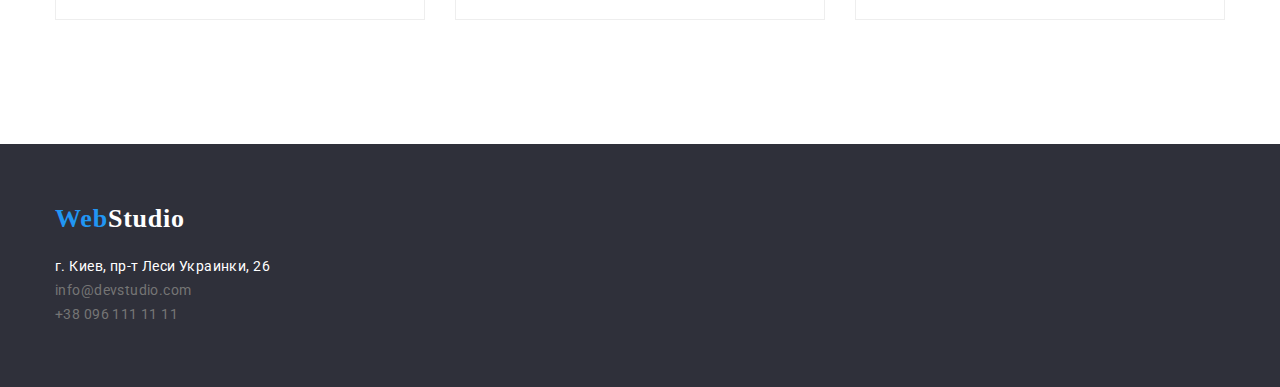
==== commit 62270bb9: "внесены отступы, убраны лишние шрифты, исправлен фон" ====
--- a/portfolio.html
+++ b/portfolio.html
@@ -8,21 +8,21 @@
     <link rel="preconnect" href="https://fonts.gstatic.com">
     <link href="https://fonts.googleapis.com/css2?family=Raleway:wght@700&display=swap" rel="stylesheet">
     <link rel="preconnect" href="https://fonts.gstatic.com">
-    <link href="https://fonts.googleapis.com/css2?family=Roboto:wght@400;700;900&display=swap" rel="stylesheet">
+    <link href="https://fonts.googleapis.com/css2?family=Roboto:wght@400;500;700;900&display=swap" rel="stylesheet">
     <link rel="stylesheet" href="https://cdnjs.cloudflare.com/ajax/libs/modern-normalize/1.0.0/modern-normalize.min.css" integrity="sha512-ISS7cAi1PEhQ8jnbJpJZMd29NlhNj4AWYyLOSp2CE/CsHxTCu+r+t0D2yoJudVrd0/8fTVPUVDzY5Tvli75u/g==" crossorigin="anonymous" />
     <link rel="stylesheet" href="css/style.css">
 </head>
 
 <body>
     <header class="header">
-        <div class="conteiner main-nav">
+        <div class="conteiner main-nav">          
             <nav class="main-nav">
-            <a href="./index.html" class="logo-page">Web<span class="logo-heder">Studio</span></a>
-            <ul class="site-nav"> 
-                <li class="site-nav-item"><a href="./index.html" class="header-nav s-link">Студия</a></li>
-                <li class="site-nav-item"><a href="portfolio.html" class="header-nav">Портфолио</a></li>
-                <li class="site-nav-item"><a href="" class="header-nav">Контакты</a></li>
-              </ul>
+                <a href="./index.html" class="logo-page">Web<span class="logo-heder">Studio</span></a>
+                <ul class="site-nav"> 
+                    <li class="site-nav-item"><a href="./index.html" class="header-nav s-link">Студия</a></li>
+                    <li class="site-nav-item"><a href="portfolio.html" class="header-nav">Портфолио</a></li>
+                    <li class="site-nav-item"><a href="" class="header-nav">Контакты</a></li>
+                </ul>
             </nav>
             <ul  class="contact">
               <li class="site-nav-item"><a href="mailto:info@devstudio.com" class="mail-tell">info@devstudio.com</a></li>
@@ -49,49 +49,49 @@
                             <p class="portfolio-p">Веб-сайт</p></div></li>
                         
 
-                    <li class="team-item-list"><img src="./images-02/img (1).png" alt="баскетболисты" width="370"/>
+                    <li class="team-item-list"><img src="./images-02/img_(1).png" alt="баскетболисты" width="370"/>
                         <div class="portfolio-list">
                             <h2 class="portfolio-items">Постер New Orlean vs Golden Star</h2>
                             <p class="portfolio-p">Дизайн</p></div></li>
                         
 
-                    <li class="team-item-list"><img src="./images-02/img (2).png" alt="лейбл" width="370"/>
+                    <li class="team-item-list"><img src="./images-02/img_(2).png" alt="лейбл" width="370"/>
                         <div class="portfolio-list">
                             <h2 class="portfolio-items">Ресторан Seafood</h2>
                             <p class="portfolio-p">Приложение</p></div></li>
                         
 
-                    <li class="team-item-list"><img src="./images-02/img (3).png" alt="наушники" width="370"/>
+                    <li class="team-item-list"><img src="./images-02/img_(3).png" alt="наушники" width="370"/>
                         <div class="portfolio-list">
                             <h2 class="portfolio-items">Проект Prime</h2>
                             <p class="portfolio-p">Маркетинг</p></div></li>
                         
 
-                    <li class="team-item-list"><img src="./images-02/img (4).png" alt="коробки" width="370"/>
+                    <li class="team-item-list"><img src="./images-02/img_(4).png" alt="коробки" width="370"/>
                         <div class="portfolio-list">
                             <h2 class="portfolio-items">Проект Boxes</h2>
                             <p class="portfolio-p">Приложение</p></div></li>
                         
 
-                    <li class="team-item-list"><img src="./images-02/img (5).png" alt="монитор" width="370"/>
+                    <li class="team-item-list"><img src="./images-02/img_(5).png" alt="монитор" width="370"/>
                        <div class="portfolio-list">
                             <h2 class="portfolio-items">Inspiration has no Borders</h2>
                             <p class="portfolio-p">Веб-сайт</p></div></li>
                         
 
-                    <li class="team-item-list"><img src="./images-02/img (6).png" alt="журнал" width="370"/>
+                    <li class="team-item-list"><img src="./images-02/img_(6).png" alt="журнал" width="370"/>
                        <div class="portfolio-list">
                             <h2 class="portfolio-items">Издание Limited Edition</h2>
                             <p class="portfolio-p">Дизайн</p></div></li>
                         
 
-                    <li class="team-item-list"><img src="./images-02/img (7).png" alt="бирка" width="370"/>
+                    <li class="team-item-list"><img src="./images-02/img_(7).png" alt="бирка" width="370"/>
                        <div class="portfolio-list">
                             <h2 class="portfolio-items">Проект LAB</h2>
                             <p class="portfolio-p">Маркетинг</p></div></li>
                         
 
-                    <li class="team-item-list"><img src="./images-02/img (8).png" alt="ноутбук" width="370"/>
+                    <li class="team-item-list"><img src="./images-02/img_(8).png" alt="ноутбук" width="370"/>
                        <div class="portfolio-list">
                             <h2 class="portfolio-items">Growing Business</h2>
                             <p class="portfolio-p">Приложение</p></div></li>
@@ -104,7 +104,7 @@
     <footer class="footer">
         <div class="conteiner">
         <a href="./index.html" class="logo-page">Web<span class="logo">Studio</span></a>
-            <address>
+            <address class="footer-bottom">
             <ul>
                 <li><a href="https://goo.gl/maps/1J1BHxxjEEeEj4qXA" target="_blank" rel="noreferrer noopener" class="adress">г. Киев, пр-т Леси Украинки, 26</a></li>
                 <li><a href="mailto:info@devstudio.com" class="mail-tell">info@devstudio.com</a></li>
--- a/css/style.css
+++ b/css/style.css
@@ -2,59 +2,6 @@
 *,
 *::before,
 *::after {box-sizing: inherit;}
-
-
-/* @font-face {
-    font-family: 'Roboto';
-    font-style: normal;
-    font-weight: 400;
-    src: url('../fonts/roboto-v20-latin_cyrillic-regular.eot');
-    src: local(''),
-        url('../fonts/roboto-v20-latin_cyrillic-regular.eot?#iefix') format('embedded-opentype'),
-        url('../fonts/roboto-v20-latin_cyrillic-regular.woff2') format('woff2'),
-        url('../fonts/roboto-v20-latin_cyrillic-regular.woff') format('woff'),
-        url('../fonts/roboto-v20-latin_cyrillic-regular.ttf') format('truetype'),
-        url('../fonts/roboto-v20-latin_cyrillic-regular.svg#Roboto') format('svg');
-} */
-
-@font-face {
-    font-family: 'Roboto';
-    font-style: normal;
-    font-weight: 500;
-    src: url('../fonts/roboto-v20-latin_cyrillic-500.eot');
-    src: local(''),
-        url('../fonts/roboto-v20-latin_cyrillic-500.eot?#iefix') format('embedded-opentype'),
-        url('../fonts/roboto-v20-latin_cyrillic-500.woff2') format('woff2'),
-        url('../fonts/roboto-v20-latin_cyrillic-500.woff') format('woff'),
-        url('../fonts/roboto-v20-latin_cyrillic-500.ttf') format('truetype'),
-        url('../fonts/roboto-v20-latin_cyrillic-500.svg#Roboto') format('svg');
-}
-
-/* @font-face {
-    font-family: 'Roboto';
-    font-style: normal;
-    font-weight: 700;
-    src: url('../fonts/roboto-v20-latin_cyrillic-700.eot');
-    src: local(''),
-        url('../fonts/roboto-v20-latin_cyrillic-700.eot?#iefix') format('embedded-opentype'),
-        url('../fonts/roboto-v20-latin_cyrillic-700.woff2') format('woff2'),
-        url('../fonts/roboto-v20-latin_cyrillic-700.woff') format('woff'),
-        url('../fonts/roboto-v20-latin_cyrillic-700.ttf') format('truetype'),
-        url('../fonts/roboto-v20-latin_cyrillic-700.svg#Roboto') format('svg');
-} */
-
-/* @font-face {
-    font-family: 'Roboto';
-    font-style: normal;
-    font-weight: 900;
-    src: url('../fonts/roboto-v20-latin_cyrillic-900.eot');
-    src: local(''),
-        url('../fonts/roboto-v20-latin_cyrillic-900.eot?#iefix') format('embedded-opentype'),
-        url('../fonts/roboto-v20-latin_cyrillic-900.woff2') format('woff2'),
-        url('../fonts/roboto-v20-latin_cyrillic-900.woff') format('woff'),
-        url('../fonts/roboto-v20-latin_cyrillic-900.ttf') format('truetype'),
-        url('../fonts/roboto-v20-latin_cyrillic-900.svg#Roboto') format('svg');
-} */
 
 :root {
     --white-color: white;
@@ -67,21 +14,18 @@
 
 body {
     background-color: var(--white-color);
-    font-family: 'Roboto';
     margin: 0;    
 }
 a {
     text-decoration: none;
 }
 .logo-page {
-    font-family: Raleway;
-    font-style: normal;
-    font-weight: bold;
     font-size: 26px;
     line-height: 1.19;
     letter-spacing: 0.03em;
     color: var(--accent-color);
     margin-right: 93px;
+    font-weight: bold;
     }
 
 .hidden {
@@ -114,7 +58,11 @@
     /* Убираем маркеры */
 }
 .portfolio-items {
+    font-family: "Roboto", sans-serif;
     margin: 20px 0 4px 0;
+    font-size: 18px;
+    line-height: 36px;
+    letter-spacing: 0.03em;
 }
 
 .portfolio-p {
@@ -123,10 +71,9 @@
     line-height: 1.87;
     color: var(--grey-light-color);
     letter-spacing: 0.03em;
+   
 }
 .mail-tell {
-    font-family: Roboto;
-    font-style: normal;
     font-weight: 500;
     font-size: 14px;
     line-height: 1.14;
@@ -134,8 +81,6 @@
     color: var(--grey-light-color);
 }
 .hero-team {
-    font-family: Roboto;
-    font-style: normal;
     font-size: 44px;
     line-height: 1.36;
     text-align: center;
@@ -151,8 +96,6 @@
     margin-bottom: 30px;
 }
 .advantage {
-    font-family: Roboto;
-    font-style: normal;
     font-weight: bold;
     font-size: 14px;
     line-height: 1.14;
@@ -184,9 +127,12 @@
     text-align: center;
     margin-bottom: 50px;
 }
+.occupation .conteiner {
+    padding-top: 94px;
+    padding-left: 94px;
+}
+
 .team {
-    font-family: Roboto;
-    font-style: normal;
     font-weight: 500;
     font-size: 16px;
     line-height: 1.19;
@@ -196,10 +142,9 @@
     margin-bottom: 10px;
     text-align: center;
 }
+/* .team-position { background-color: var(--white-color);} */
+
 .position {
-    font-family: Roboto;
-    font-style: normal;
-    font-weight: normal;
     font-size: 16px;
     line-height: 1.19;
     letter-spacing: 0.03em;
@@ -226,7 +171,13 @@
     line-height: 1.7;
     letter-spacing: 0.03em;
     color: var(--grey-light-color);
-}
+    padding-top: 9px;
+    padding-bottom: 9px;
+}
+.footer-bottom {
+    padding-top: 20px;
+}
+
 .mail-tell:hover,
 .mail-tell:focus {
     color: var(--accent-color);
@@ -293,6 +244,7 @@
     background-color: var(--button-color);
     padding: 94px 0 94px 0;
 }
+
 .s-link {
     color: var(--accent-color);
 }
@@ -314,6 +266,9 @@
     }
 
 .site-nav-item {
+    font-family: Roboto;
+    font-style: normal;
+    font-weight: 500;
     padding-top: 32px;
     padding-bottom: 32px;
     display: block;
@@ -356,11 +311,17 @@
     margin-right: 30px;
 }
 .team-item-list {
-    /* width: calc((100% - 60px) / 3); */
+    width: calc((100% - 60px) / 3);
     margin-right: 30px;
     margin-bottom: 30px;
     border: 1px solid #EEEEEE;
     box-sizing: border-box;
+}
+.team-item-list:nth-child(3n) {
+    margin-right: 0;
+}
+.team-item-list:nth-child(-3 + n) {
+    margin-bottom: 0;
 }
 
 h1,
@@ -379,12 +340,18 @@
 .team-item-grid:not(:last-child) {
     margin-right: 30px;
 }
+
+.team-item .team-item-occupation:not(:last-child) {
+    margin-right: 30px;
+}
+
 
 .team-item-grid {    
     box-shadow: 0px 1px 3px rgba(0, 0, 0, 0.12),
     0px 1px 1px rgba(0, 0, 0, 0.14),
     0px 2px 1px rgba(0, 0, 0, 0.2);
     border-radius: 0px 0px 4px 4px;
+    background-color: var(--white-color);
 }
 .team-list {
     margin: 0;
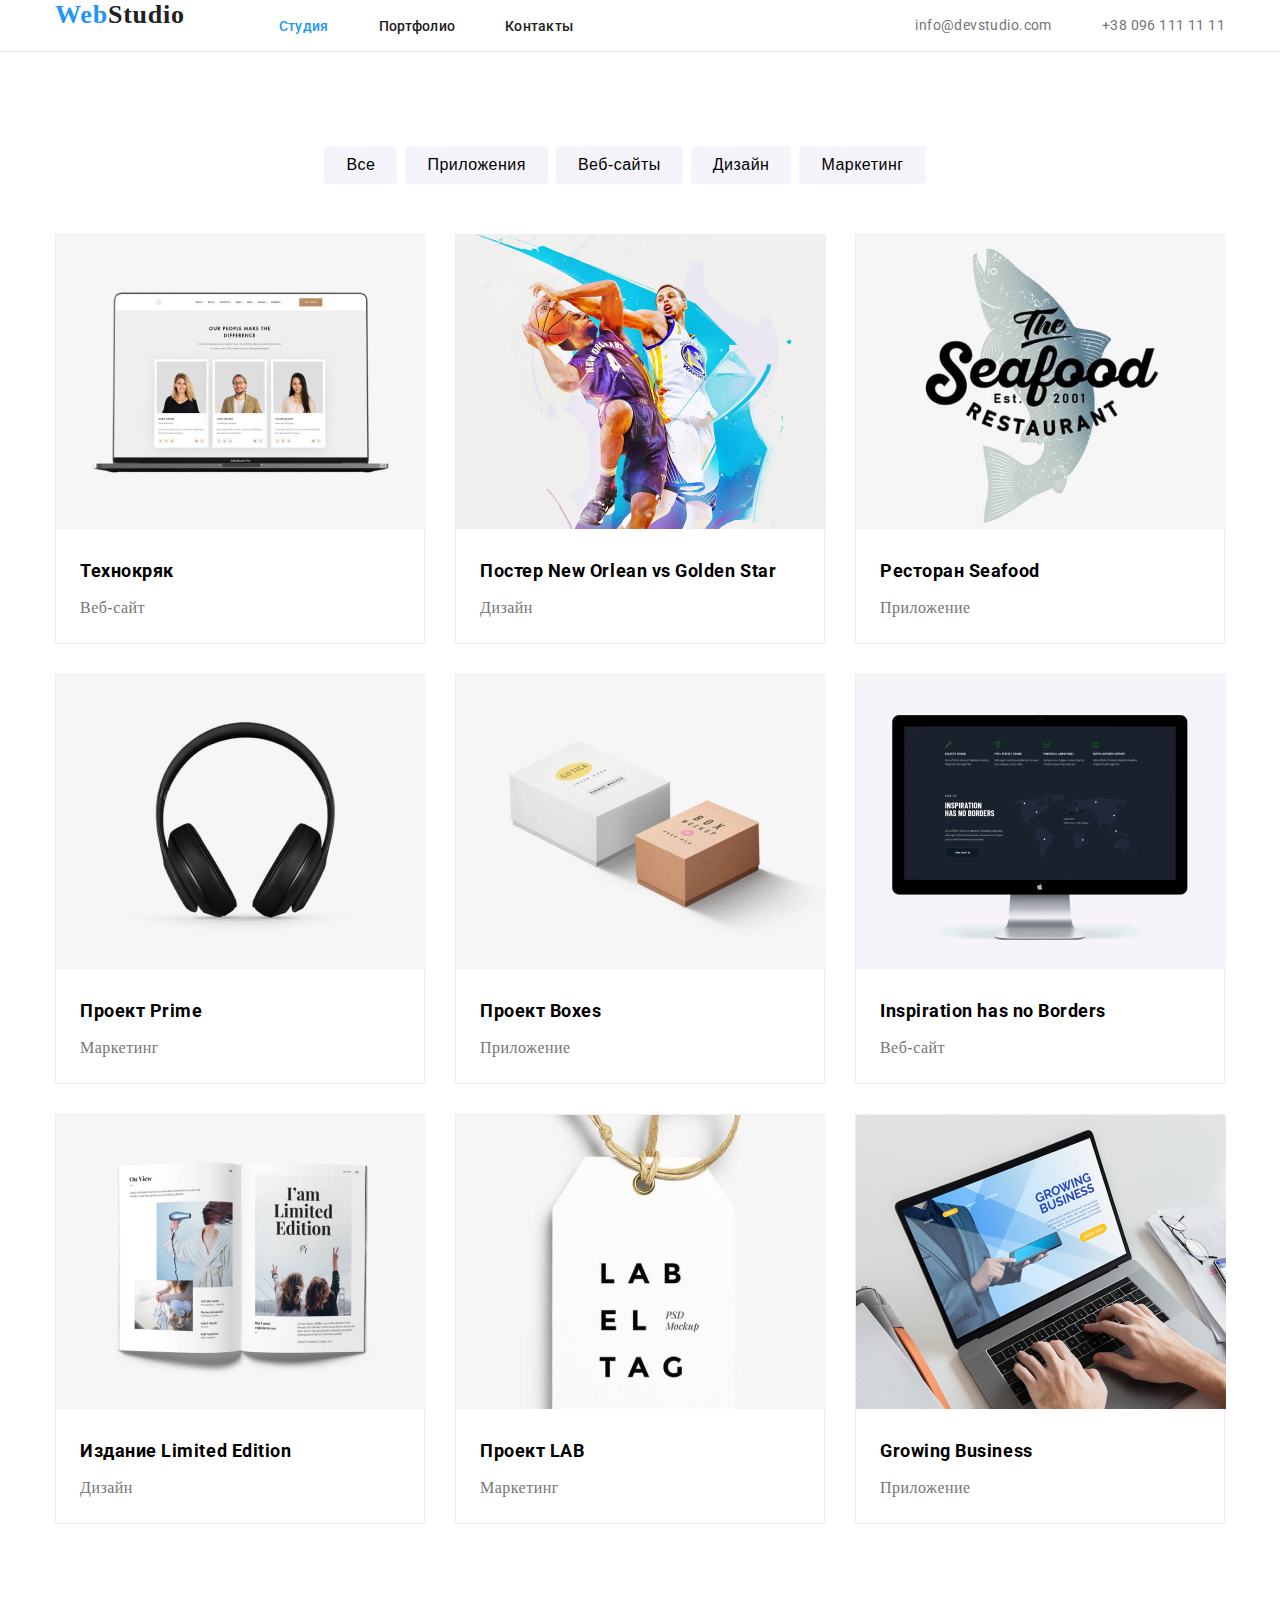
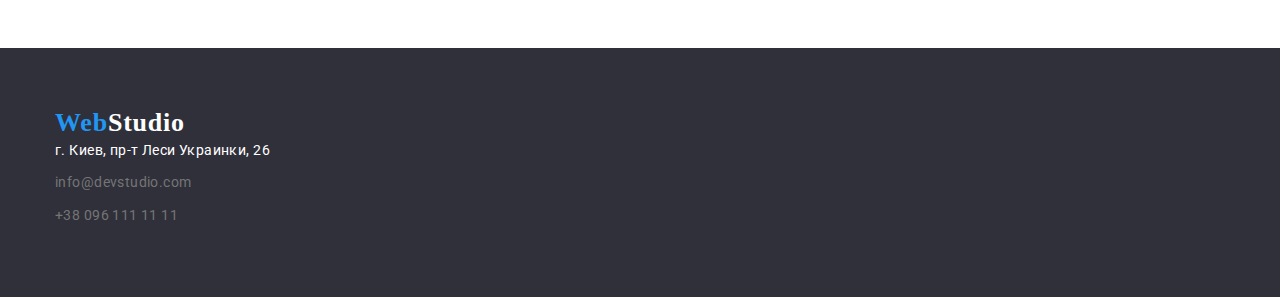
==== commit 3226d8e0: "внесены отступы" ====
--- a/portfolio.html
+++ b/portfolio.html
@@ -106,9 +106,9 @@
         <a href="./index.html" class="logo-page">Web<span class="logo">Studio</span></a>
             <address class="footer-bottom">
             <ul>
-                <li><a href="https://goo.gl/maps/1J1BHxxjEEeEj4qXA" target="_blank" rel="noreferrer noopener" class="adress">г. Киев, пр-т Леси Украинки, 26</a></li>
-                <li><a href="mailto:info@devstudio.com" class="mail-tell">info@devstudio.com</a></li>
-                <li><a href="tell:+380961111111" class="mail-tell">+38 096 111 11 11</a></li>
+                <li class="adress-bottom"><a href="https://goo.gl/maps/1J1BHxxjEEeEj4qXA" target="_blank" rel="noreferrer noopener" class="adress">г. Киев, пр-т Леси Украинки, 26</a></li>
+                <li class="adress-bottom"><a href="mailto:info@devstudio.com" class="mail-tell">info@devstudio.com</a></li>
+                <li class="adress-bottom"><a href="tell:+380961111111" class="mail-tell">+38 096 111 11 11</a></li>
             </ul>
             </address>
         </div>
--- a/css/style.css
+++ b/css/style.css
@@ -24,8 +24,9 @@
     line-height: 1.19;
     letter-spacing: 0.03em;
     color: var(--accent-color);
-    margin-right: 93px;
+    margin-right: 94px;
     font-weight: bold;
+    margin-bottom: 20px;
     }
 
 .hidden {
@@ -45,7 +46,6 @@
 .hero {
     background: var(--bg-color);
     height: 600px;
-    margin-bottom: 94px;
 }
 .logo {
      color: var(--white-color);
@@ -59,7 +59,7 @@
 }
 .portfolio-items {
     font-family: "Roboto", sans-serif;
-    margin: 20px 0 4px 0;
+    margin: 0 0 4px 0;
     font-size: 18px;
     line-height: 36px;
     letter-spacing: 0.03em;
@@ -94,6 +94,7 @@
     margin-left: auto;
     margin-right: auto;
     margin-bottom: 30px;
+    padding-bottom: 40px;
 }
 .advantage {
     font-weight: bold;
@@ -163,6 +164,10 @@
     padding-top: 20px;
     padding-bottom: 9px;
 }
+.adress-bottom:not(:last-child){
+    margin-bottom: 9px;
+}
+
 .mail-tell {
     font-family: Roboto;
     font-style: normal;
@@ -171,11 +176,11 @@
     line-height: 1.7;
     letter-spacing: 0.03em;
     color: var(--grey-light-color);
-    padding-top: 9px;
-    padding-bottom: 9px;
+    padding-top: 32px;
+    padding-bottom: 32px;
 }
 .footer-bottom {
-    padding-top: 20px;
+    margin-bottom: 9px;
 }
 
 .mail-tell:hover,
@@ -190,6 +195,8 @@
     letter-spacing: 0.02em;
     color: var(--black-color);
     font-family: Roboto;
+    padding-top: 32px;
+    padding-bottom: 32px;
 }
 .header-nav:hover,
 .header-nav:focus {
@@ -269,8 +276,8 @@
     font-family: Roboto;
     font-style: normal;
     font-weight: 500;
-    padding-top: 32px;
-    padding-bottom: 32px;
+    /* padding-top: 32px;
+    padding-bottom: 32px; */
     display: block;
     }
 
@@ -285,6 +292,7 @@
 .main-nav {
     display: flex;
     align-items: center;
+
 }
 .gallery {
     display: flex;
@@ -310,6 +318,17 @@
 .main-li:not(:last-child) {
     margin-right: 30px;
 }
+.main-li {
+    width: 1200px;
+    margin-left: auto;
+    margin-right: auto;
+    padding-left: 15px;
+    padding-right: 15px;
+}
+.tech {
+    padding-bottom: 94px;
+}
+
 .team-item-list {
     width: calc((100% - 60px) / 3);
     margin-right: 30px;
@@ -344,7 +363,6 @@
 .team-item .team-item-occupation:not(:last-child) {
     margin-right: 30px;
 }
-
 
 .team-item-grid {    
     box-shadow: 0px 1px 3px rgba(0, 0, 0, 0.12),
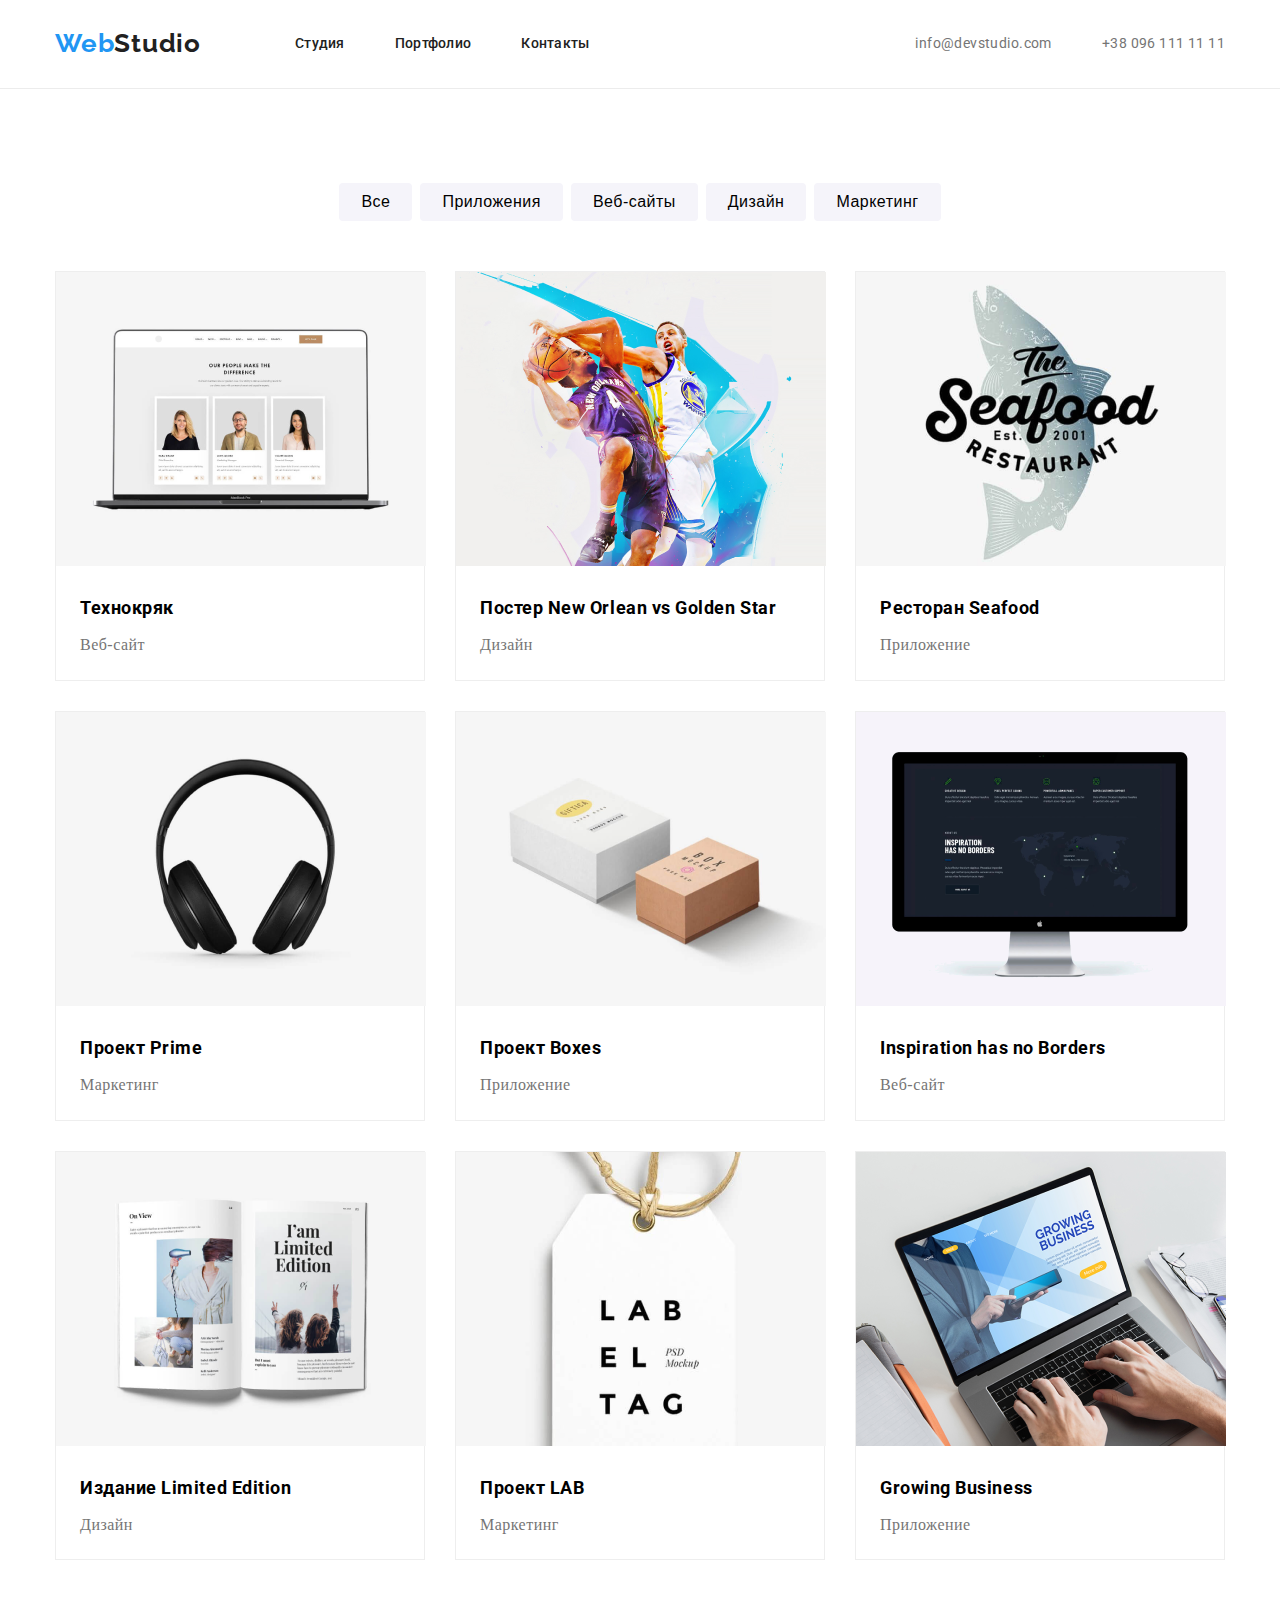
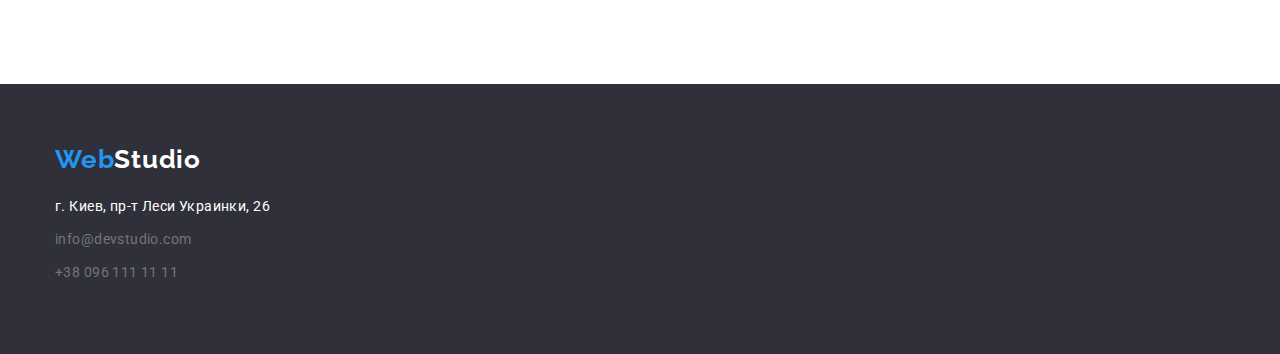
==== commit e478869c: "внесены правки" ====
--- a/portfolio.html
+++ b/portfolio.html
@@ -19,7 +19,7 @@
             <nav class="main-nav">
                 <a href="./index.html" class="logo-page">Web<span class="logo-heder">Studio</span></a>
                 <ul class="site-nav"> 
-                    <li class="site-nav-item"><a href="./index.html" class="header-nav s-link">Студия</a></li>
+                    <li class="site-nav-item"><a href="./index.html" class="header-nav">Студия</a></li>
                     <li class="site-nav-item"><a href="portfolio.html" class="header-nav">Портфолио</a></li>
                     <li class="site-nav-item"><a href="" class="header-nav">Контакты</a></li>
                 </ul>
--- a/css/style.css
+++ b/css/style.css
@@ -10,7 +10,7 @@
     --bg-color: #2F303A;
     --black-color: #212121;
     --button-color: #F5F4FA;
- }
+}
 
 body {
     background-color: var(--white-color);
@@ -26,8 +26,14 @@
     color: var(--accent-color);
     margin-right: 94px;
     font-weight: bold;
+    display: block;
+    font-family: Raleway;
+    font-style: normal;
+}
+
+.footer .logo-page {
     margin-bottom: 20px;
-    }
+}
 
 .hidden {
     display: none;
@@ -36,7 +42,7 @@
     background-color: var(--bg-color);
     padding-top: 60px;
     padding-bottom: 60px;
-    }
+}
 
     button:hover {
     background-color: var(--accent-color);
@@ -47,6 +53,7 @@
     background: var(--bg-color);
     height: 600px;
 }
+
 .logo {
      color: var(--white-color);
 }
@@ -61,7 +68,7 @@
     font-family: "Roboto", sans-serif;
     margin: 0 0 4px 0;
     font-size: 18px;
-    line-height: 36px;
+    line-height: 2;
     letter-spacing: 0.03em;
 }
 
@@ -71,7 +78,6 @@
     line-height: 1.87;
     color: var(--grey-light-color);
     letter-spacing: 0.03em;
-   
 }
 .mail-tell {
     font-weight: 500;
@@ -79,7 +85,9 @@
     line-height: 1.14;
     letter-spacing: 0.02em;
     color: var(--grey-light-color);
-}
+    display: block;
+}
+
 .hero-team {
     font-size: 44px;
     line-height: 1.36;
@@ -105,6 +113,10 @@
     color: var(--black-color);
     margin-bottom: 10px;
 }
+
+.main-nav .main-li {
+    width: calc((100% - 90px) / 4);
+}
 .advantage-iteam {
     font-family: Roboto;
     font-style: normal;
@@ -113,8 +125,7 @@
     line-height: 2;
     letter-spacing: 0.03em;
     color: var(--grey-light-color);
-    text-align: justify;
-   }
+}
 .work {
     padding-top: 94px;
     padding-bottom: 94px;
@@ -143,7 +154,6 @@
     margin-bottom: 10px;
     text-align: center;
 }
-/* .team-position { background-color: var(--white-color);} */
 
 .position {
     font-size: 16px;
@@ -176,9 +186,12 @@
     line-height: 1.7;
     letter-spacing: 0.03em;
     color: var(--grey-light-color);
+}
+.site-nav-item .mail-tell {
     padding-top: 32px;
     padding-bottom: 32px;
 }
+
 .footer-bottom {
     margin-bottom: 9px;
 }
@@ -197,6 +210,7 @@
     font-family: Roboto;
     padding-top: 32px;
     padding-bottom: 32px;
+    display: block;
 }
 .header-nav:hover,
 .header-nav:focus {
@@ -252,10 +266,6 @@
     padding: 94px 0 94px 0;
 }
 
-.s-link {
-    color: var(--accent-color);
-}
-
 .link {
     display: flex;
     align-items: center;
@@ -276,16 +286,14 @@
     font-family: Roboto;
     font-style: normal;
     font-weight: 500;
-    /* padding-top: 32px;
-    padding-bottom: 32px; */
-    display: block;
+    display: flex;
     }
 
 .contact {
     display: flex;
     font-weight: 500;
     font-size: 14px;
-    line-height: 16px;
+    line-height: 1.14;
     letter-spacing: 0.02em;
      margin-left: auto;
 }
@@ -299,6 +307,7 @@
     justify-content: center;
     margin-bottom: 50px;
 }
+
 
 .our-works {
     display: flex;
@@ -306,11 +315,6 @@
     padding-top: 94px;
     padding-bottom: 94px;
 }
-
-.gallery:not(:last-child) {
-    margin-right: 30px;
-}
-
 .site-nav-item:not(:last-child) {
     margin-right: 50px;
 }
@@ -318,13 +322,7 @@
 .main-li:not(:last-child) {
     margin-right: 30px;
 }
-.main-li {
-    width: 1200px;
-    margin-left: auto;
-    margin-right: auto;
-    padding-left: 15px;
-    padding-right: 15px;
-}
+
 .tech {
     padding-bottom: 94px;
 }
@@ -377,4 +375,4 @@
 }
 .portfolio-list {
     padding: 20px 24px;
-}+}
